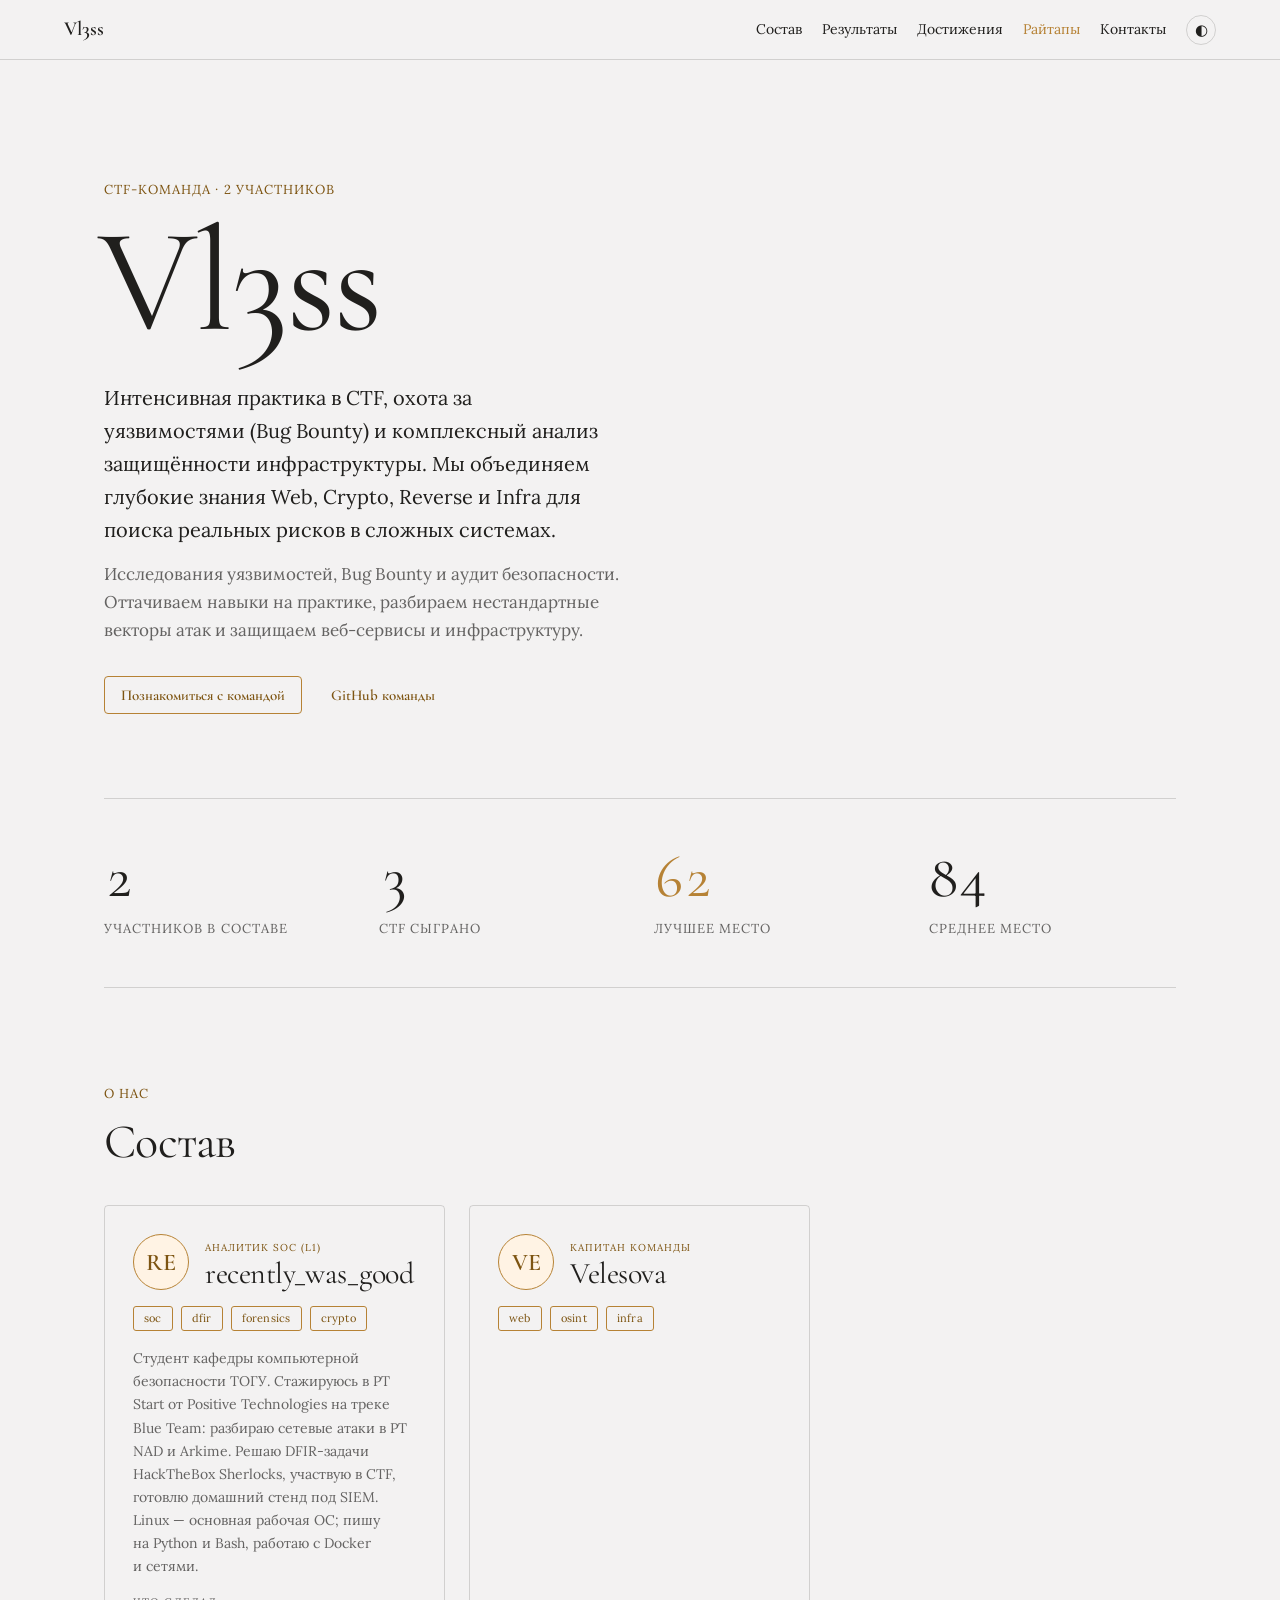
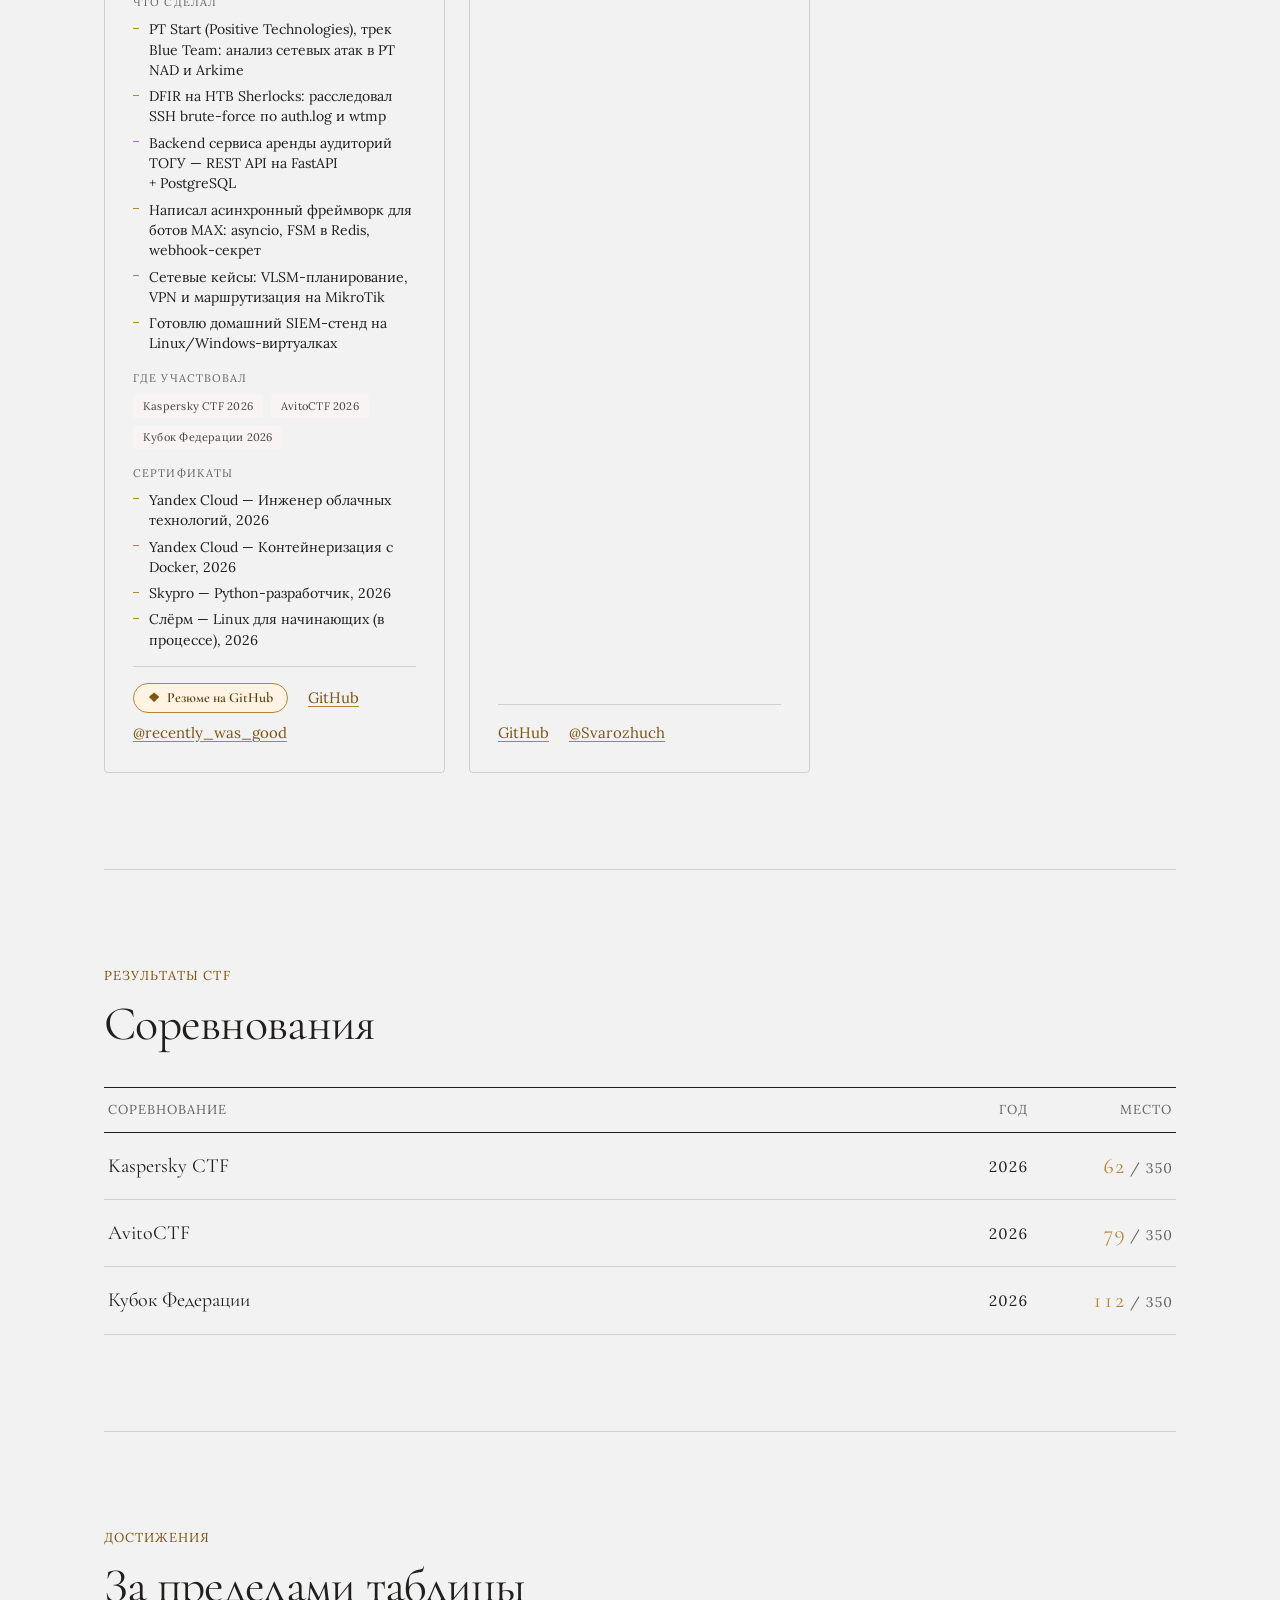
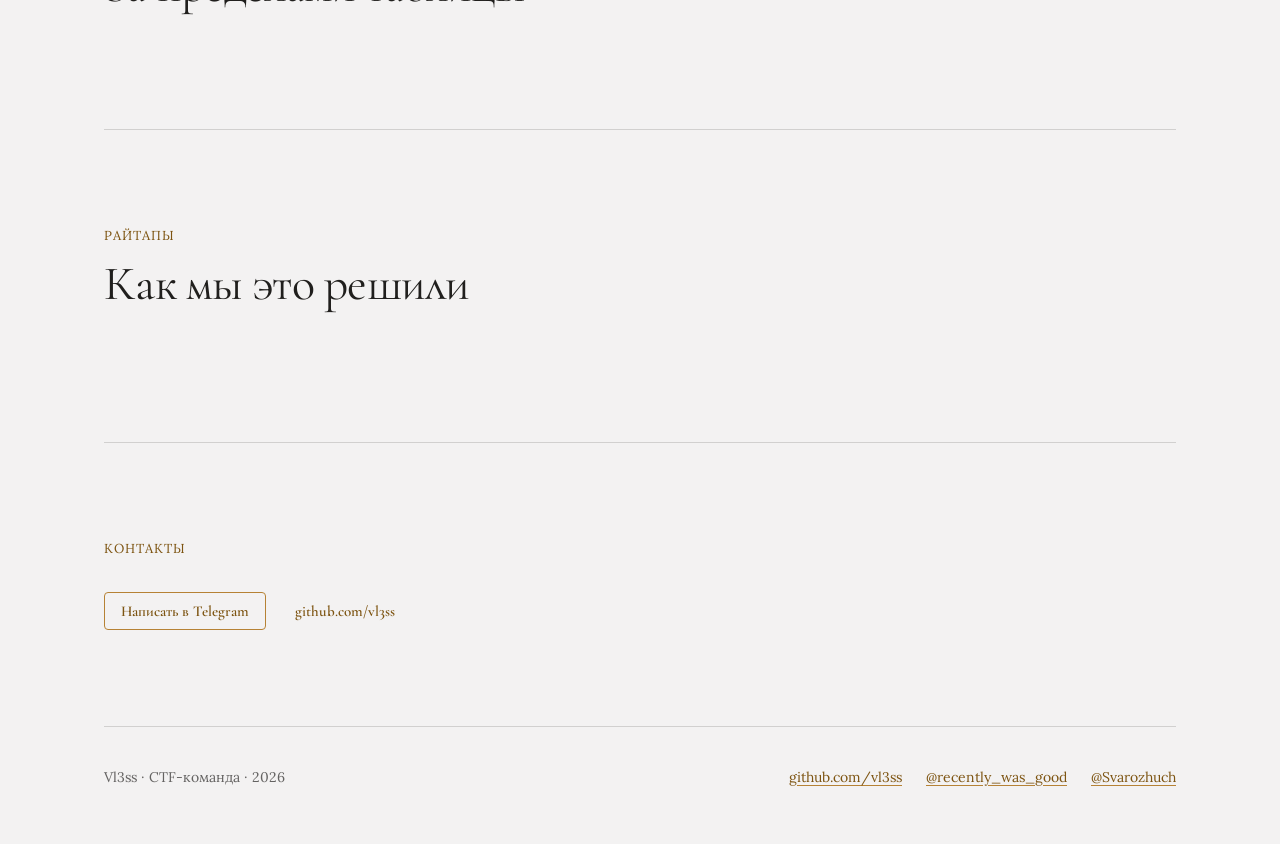
==== docs/index.html @ 2615dd92 "Add fixxing_7" ====
<!DOCTYPE html>
<html lang="ru">
<head>
  <meta charset="utf-8">
  <meta name="viewport" content="width=device-width, initial-scale=1">
  <title>Vl3ss — CTF-команда</title>
  <meta name="description" content="Vl3ss — CTF-команда. Состав, результаты, достижения и райтапы.">
  <link rel="preconnect" href="https://fonts.googleapis.com">
  <link rel="preconnect" href="https://fonts.gstatic.com" crossorigin>
  <link href="https://fonts.googleapis.com/css2?family=Cormorant+Garamond:wght@400;600&family=Lora:ital,wght@0,400;0,600;1,400&display=swap" rel="stylesheet">
  <link rel="stylesheet" href="style.css">
</head>
<body>

<nav class="nav">
  <a class="nav-brand" href="#top">Vl3ss</a>
  <div class="nav-links">
    <a href="#team">Состав</a>
    <a href="#results">Результаты</a>
    <a href="#achievements">Достижения</a>
    <a href="#writeups">Райтапы</a>
    <a href="#contact">Контакты</a>
    <button class="theme-toggle" id="themeToggle" type="button" aria-label="Сменить тему">◐</button>
  </div>
</nav>

<main id="top">

  <section class="hero">
    <span class="eyebrow" id="heroEyebrow">CTF-команда</span>
    <h1 class="hero-title">Vl3ss</h1>
    <div class="hero-lead reveal">
      <p>Интенсивная практика в CTF, охота за уязвимостями (Bug Bounty) и комплексный анализ защищённости инфраструктуры. Мы объединяем глубокие знания Web, Crypto, Reverse и Infra для поиска реальных рисков в сложных системах.</p>
      <p>Исследования уязвимостей, Bug Bounty и аудит безопасности. Оттачиваем навыки на практике, разбираем нестандартные векторы атак и защищаем веб-сервисы и инфраструктуру.</p>
    </div>
    <div class="hero-actions">
      <a class="btn btn-primary" href="#team">Познакомиться с командой</a>
      <a class="btn btn-ghost" href="https://github.com/vl3ss" target="_blank" rel="noopener">GitHub команды</a>
    </div>
  </section>

  <hr class="hr">

  <section class="stats" aria-label="Цифры" id="stats"></section>

  <hr class="hr">

  <section id="team" class="section">
    <span class="eyebrow reveal">О нас</span>
    <div class="section-head reveal">
      <h2>Состав</h2>
    </div>
    <div class="team-grid" id="teamGrid"></div>
  </section>

  <hr class="hr">

  <section id="results" class="section">
    <span class="eyebrow reveal">Результаты CTF</span>
    <div class="section-head reveal">
      <h2>Соревнования</h2>
    </div>
    <div class="table-wrap">
      <div class="results" role="table" id="resultsTable"></div>
    </div>
  </section>

  <hr class="hr">

  <section id="achievements" class="section">
    <span class="eyebrow reveal">Достижения</span>
    <h2 class="reveal">За пределами таблицы</h2>
    <div class="ach-grid" id="achGrid"></div>
  </section>

  <hr class="hr">

  <section id="writeups" class="section">
    <span class="eyebrow reveal">Райтапы</span>
    <h2 class="reveal">Как мы это решили</h2>
    <div class="writeup-grid" id="writeupGrid"></div>
  </section>

  <hr class="hr">

  <section id="contact" class="section contact">
    <span class="eyebrow reveal">Контакты</span>
    <div class="hero-actions reveal">
      <a class="btn btn-primary" href="https://t.me/Svarozhuch" target="_blank" rel="noopener">Написать в Telegram</a>
      <a class="btn btn-ghost" href="https://github.com/vl3ss" target="_blank" rel="noopener">github.com/vl3ss</a>
    </div>
  </section>

  <hr class="hr">

  <footer class="footer">
    <span>Vl3ss · CTF-команда · <span id="year"></span></span>
    <div class="footer-links" id="footerLinks"></div>
  </footer>
</main>

<div class="dialog-backdrop" id="dialog" hidden>
  <div class="dialog" role="dialog" aria-modal="true" aria-labelledby="dialogTitle">
    <button class="dialog-close btn btn-ghost" type="button" id="dialogClose" aria-label="Закрыть">✕</button>
    <div id="dialogContent"></div>
  </div>
</div>

<script src="script.js"></script>
</body>
</html>
---- docs/style.css ----
:root {
  --color-bg: #f3f2f2;
  --color-surface: #eae9e9;
  --color-text: #201f1d;
  --color-accent: #b68235;
  --color-accent-strong: #7d5411;
  --color-accent-soft: #fff3e4;
  --color-accent-ink: #5a3b0a;
  --color-neutral-soft: #f8f4f4;
  --color-neutral-ink: #444141;
  --color-divider: color-mix(in srgb, var(--color-text) 16%, transparent);
  --color-muted: color-mix(in srgb, var(--color-text) 68%, transparent);

  --font-heading: "Cormorant Garamond", Georgia, serif;
  --font-body: "Lora", Georgia, serif;

  --radius-md: 4px;
  --radius-lg: 7px;
  --shadow-md: 0 3px 10px color-mix(in srgb, #2d2b2b 16%, transparent);
  --shadow-lg: 0 12px 32px color-mix(in srgb, #2d2b2b 22%, transparent);
  --gutter: clamp(16px, 5vw, 72px);
  color-scheme: light;
}

@media (prefers-color-scheme: dark) {
  :root:not([data-theme="light"]) {
    --color-bg: #1a1917;
    --color-surface: #24221f;
    --color-text: #ece8e1;
    --color-accent: #d6a45c;
    --color-accent-strong: #e7bd7e;
    --color-accent-soft: #3a2a14;
    --color-accent-ink: #f5d7a6;
    --color-neutral-soft: #2d2b28;
    --color-neutral-ink: #d7d3d3;
    color-scheme: dark;
  }
}
:root[data-theme="dark"] {
  --color-bg: #1a1917;
  --color-surface: #24221f;
  --color-text: #ece8e1;
  --color-accent: #d6a45c;
  --color-accent-strong: #e7bd7e;
  --color-accent-soft: #3a2a14;
  --color-accent-ink: #f5d7a6;
  --color-neutral-soft: #2d2b28;
  --color-neutral-ink: #d7d3d3;
  color-scheme: dark;
}

*, *::before, *::after { box-sizing: border-box; }
html { scroll-behavior: smooth; scroll-padding-top: 76px; }
body {
  margin: 0;
  background: var(--color-bg);
  color: var(--color-text);
  font-family: var(--font-body);
  font-size: 15px;
  line-height: 1.55;
  text-wrap: pretty;
  transition: background .3s, color .3s;
}
h1, h2, h3 { font-family: var(--font-heading); font-weight: 400; line-height: 1.1; letter-spacing: -0.015em; margin: 0; }
p { margin: 0; }
a { color: var(--color-accent-strong); text-decoration-color: var(--color-accent); text-underline-offset: 3px; }
a:hover { color: var(--color-accent); }
:focus { outline: none; }
:focus-visible { outline: 2px solid var(--color-accent); outline-offset: 2px; }
::selection { background: color-mix(in srgb, var(--color-accent) 30%, transparent); }

.hr { height: 1px; border: 0; margin: 0; background: var(--color-divider); }
.eyebrow {
  display: block; font-size: 13px; letter-spacing: .08em; text-transform: uppercase;
  color: var(--color-accent-strong); margin-bottom: 12px;
}

/* ---------- Кнопки, теги ---------- */
.btn {
  display: inline-flex; align-items: center; justify-content: center; gap: 6px;
  cursor: pointer; text-decoration: none;
  font-family: var(--font-heading); font-weight: 600; font-size: 15px; line-height: 1.2;
  color: var(--color-text); background: transparent;
  border: 1px solid transparent; border-radius: var(--radius-md);
  padding: 9px 16px; transition: background .2s, border-color .2s;
}
.btn-primary { color: var(--color-accent-strong); border-color: var(--color-accent); }
.btn-primary:hover { background: color-mix(in srgb, var(--color-accent) 12%, transparent); }
.btn-ghost { color: var(--color-accent-strong); }
.btn-ghost:hover { background: color-mix(in srgb, var(--color-accent) 10%, transparent); }

.tag {
  display: inline-flex; align-items: center; font-size: 11px; letter-spacing: .02em;
  padding: 3px 10px; border-radius: 3px; white-space: nowrap;
  transition: background .2s ease, border-color .2s ease, color .2s ease;
}
.tag-accent { background: var(--color-accent-soft); color: var(--color-accent-ink); }
.tag-neutral { background: var(--color-neutral-soft); color: var(--color-neutral-ink); }
.tag-outline { border: 1px solid var(--color-accent); color: var(--color-accent-strong); }

/* ---------- Навигация ---------- */
.nav {
  position: sticky; top: 0; z-index: 10;
  display: flex; flex-wrap: wrap; align-items: center; gap: 8px 24px;
  padding: 14px var(--gutter);
  border-bottom: 1px solid var(--color-divider);
  background: color-mix(in srgb, var(--color-bg) 88%, transparent);
  backdrop-filter: blur(8px);
}
.nav-brand {
  font-family: var(--font-heading); font-weight: 600; font-size: 20px;
  color: var(--color-text); text-decoration: none; margin-right: auto;
}
.nav-links { display: flex; flex-wrap: wrap; align-items: center; gap: 4px 20px; }
.nav-links a { color: inherit; text-decoration: none; font-size: 14px; white-space: nowrap; }
.nav-links a:hover, .nav-links a.active { color: var(--color-accent); }
.theme-toggle {
  background: none; border: 1px solid var(--color-divider); border-radius: 50%;
  width: 30px; height: 30px; cursor: pointer; color: var(--color-text); font-size: 15px;
  transition: border-color .2s ease, color .2s ease, transform .2s ease;
}
.theme-toggle:hover { border-color: var(--color-accent); color: var(--color-accent); transform: rotate(18deg); }

main { max-width: 1200px; margin: 0 auto; padding: 0 var(--gutter); }

/* ---------- Hero ---------- */
.hero { padding: clamp(64px, 10vw, 120px) 0 clamp(48px, 7vw, 84px); }
.hero-title { font-size: clamp(64px, 12vw, 148px); line-height: .95; margin-left: -.04em; }
.hero-lead { max-width: 58ch; margin-top: 28px; display: grid; gap: 14px; }
.hero-lead p { margin: 0; font-size: clamp(17px, 2vw, 20px); line-height: 1.65; text-wrap: balance; }
.hero-lead p + p { font-size: clamp(15px, 1.7vw, 17px); color: var(--color-muted); }
.hero-actions { display: flex; flex-wrap: wrap; gap: 12px; margin-top: 32px; }

/* ---------- Цифры ---------- */
.stats {
  padding: 48px 0; display: grid; gap: 36px 28px;
  grid-template-columns: repeat(auto-fit, minmax(150px, 1fr));
}
.stat-value { font-family: var(--font-heading); font-size: clamp(44px, 5vw, 60px); line-height: 1; font-feature-settings: 'tnum' 1; }
.stat-value.accent { color: var(--color-accent); }
.stat-label { font-size: 13px; letter-spacing: .08em; text-transform: uppercase; color: var(--color-muted); margin-top: 12px; }

/* ---------- Секции ---------- */
.section { padding: clamp(56px, 8vw, 96px) 0; scroll-margin-top: 60px; }
.section h2 { font-size: clamp(34px, 4vw, 48px); margin-bottom: 36px; }
.section-head { display: flex; flex-wrap: wrap; align-items: end; justify-content: space-between; gap: 16px 20px; margin-bottom: 36px; }
.section-head h2 { margin: 0; }
.filters { display: flex; flex-wrap: wrap; gap: 6px; }
.filters .btn { padding: 6px 12px; font-size: 14px; }

/* ---------- Карточки участников ---------- */
.team-grid {
  display: grid; gap: 24px;
  grid-template-columns: repeat(auto-fill, minmax(min(100%, 340px), 1fr));
}
.card {
  display: flex; flex-direction: column; gap: 16px; padding: 28px;
  border: 1px solid var(--color-divider); border-radius: var(--radius-md);
  background: transparent; color: var(--color-text); cursor: pointer;
  transition: border-color .3s ease, box-shadow .3s ease, transform .3s cubic-bezier(.22,.61,.36,1), opacity .3s ease;
}
.card:hover { border-color: var(--color-accent); box-shadow: var(--shadow-md); transform: translateY(-3px); }
.card:active { transform: translateY(-1px); transition-duration: .1s; }
.card:focus-visible { outline: 2px solid var(--color-accent); outline-offset: 3px; border-color: var(--color-accent); }
.card.is-hidden { display: none; }
.card-top { display: flex; align-items: center; gap: 16px; }
.avatar {
  flex: none; width: 56px; height: 56px; border-radius: 50%;
  display: grid; place-items: center;
  font-family: var(--font-heading); font-size: 24px; font-weight: 600;
  color: var(--color-accent-strong);
  border: 1px solid var(--color-accent);
  background: var(--color-accent-soft);
}
.card-kicker { font-size: 10px; letter-spacing: .1em; text-transform: uppercase; color: var(--color-accent-strong); }
.card-title { font-size: 30px; word-break: break-word; }
.card-title .placeholder { color: var(--color-muted); }
.tags { display: flex; flex-wrap: wrap; gap: 8px; }
.card-bio { font-size: 14px; line-height: 1.65; color: var(--color-muted); }
.card-block h4 {
  margin: 0 0 8px; font-family: var(--font-body); font-weight: 400;
  font-size: 11px; letter-spacing: .1em; text-transform: uppercase; color: var(--color-muted);
}
.card-list { list-style: none; margin: 0; padding: 0; display: grid; gap: 6px; font-size: 14px; }
.card-list li { position: relative; padding-left: 16px; line-height: 1.45; }
.card-list li::before { content: ''; position: absolute; left: 0; top: .6em; width: 6px; height: 1px; background: var(--color-accent); }
.card-foot {
  display: flex; flex-wrap: wrap; align-items: center; gap: 8px 20px;
  margin-top: auto; padding-top: 16px; border-top: 1px solid var(--color-divider); font-size: 15px;
}
.card-foot .more { margin-left: auto; padding: 4px 8px; font-size: 14px; }
.resume-link {
  display: inline-flex; align-items: center; gap: 7px;
  font-family: var(--font-heading); font-weight: 600; font-size: 14px; line-height: 1;
  color: var(--color-accent-ink); text-decoration: none;
  padding: 7px 14px; border: 1px solid var(--color-accent); border-radius: 999px;
  background: var(--color-accent-soft);
  transition: background .2s, transform .2s, box-shadow .2s;
}
.resume-link:hover {
  color: var(--color-accent-ink);
  background: color-mix(in srgb, var(--color-accent) 22%, transparent);
  transform: translateY(-1px); box-shadow: var(--shadow-md);
}
.resume-link .resume-ico { color: var(--color-accent-strong); font-size: 13px; }

/* ---------- Таблица результатов ---------- */
.table-wrap { overflow-x: auto; -webkit-overflow-scrolling: touch; }
.results { min-width: 420px; border-top: 1px solid var(--color-text); font-feature-settings: 'tnum' 1; }
.results .row {
  display: grid; grid-template-columns: minmax(0, 1fr) 100px 120px;
  gap: 24px; align-items: center; padding: 16px 4px;
  border-bottom: 1px solid var(--color-divider); font-size: 15px;
  transition: background .2s ease;
}
.results .row:not(.head):hover { background: var(--color-accent-soft); }
.results .head { padding: 12px 4px; border-bottom-color: var(--color-text); font-size: 13px; letter-spacing: .08em; text-transform: uppercase; color: var(--color-muted); }
.results .name { font-family: var(--font-heading); font-size: 20px; }
.results .num { text-align: right; font-variant-numeric: tabular-nums; }
.results .place { font-family: var(--font-heading); font-size: 22px; color: var(--color-accent); }
.results .place-total { color: var(--color-muted); font-size: 14px; }
.results .empty { padding: 28px 0; color: var(--color-muted); font-style: italic; }

/* ---------- Достижения ---------- */
.ach-grid { display: grid; gap: 0 40px; grid-template-columns: repeat(auto-fit, minmax(min(100%, 240px), 1fr)); margin-top: -16px; }
.ach-col { padding: 24px 0; border-top: 1px solid var(--color-divider); }
.ach-item { margin-top: 18px; }
.ach-item p:first-child { font-family: var(--font-heading); font-size: 21px; line-height: 1.25; }
.ach-item p + p { font-size: 14px; color: var(--color-muted); margin-top: 4px; }

/* ---------- Райтапы ---------- */
.writeup-grid { display: grid; gap: 24px; grid-template-columns: repeat(auto-fit, minmax(min(100%, 260px), 1fr)); }
.writeup { gap: 12px; padding: 24px; text-decoration: none; }
.writeup:hover { color: var(--color-text); }
.writeup-top { display: flex; justify-content: space-between; align-items: center; gap: 12px; font-size: 13px; color: var(--color-muted); }
.writeup h3 { font-size: 24px; margin-top: 4px; }
.writeup p { font-size: 14px; line-height: 1.6; color: var(--color-muted); flex: 1; }
.writeup .read { color: var(--color-accent-strong); font-size: 15px; }

/* ---------- Контакты, футер ---------- */
.contact-lead { font-size: 17px; line-height: 1.6; max-width: 52ch; margin-top: -16px; }
.footer {
  padding: 40px 0 56px; display: flex; flex-wrap: wrap; justify-content: space-between; gap: 16px;
  font-size: 14px; color: var(--color-muted);
}
.footer-links { display: flex; flex-wrap: wrap; gap: 8px 24px; }

/* ---------- Диалог (подробное резюме) ---------- */
.dialog-backdrop {
  position: fixed; inset: 0; z-index: 50; display: grid; place-items: center; padding: 16px;
  background: color-mix(in srgb, #2d2b2b 55%, transparent);
  animation: fade .2s ease;
}
.dialog-backdrop[hidden] { display: none; }
.dialog {
  position: relative; width: min(620px, 100%); max-height: calc(100vh - 32px); overflow-y: auto;
  display: flex; flex-direction: column; gap: 20px;
  padding: clamp(24px, 4vw, 40px); border-radius: var(--radius-lg);
  background: var(--color-surface); border: 1px solid var(--color-divider); box-shadow: var(--shadow-lg);
  animation: rise .25s ease;
}
.dialog-close { position: absolute; top: 12px; right: 12px; width: 36px; height: 36px; padding: 0; }
.dialog .card-title { font-size: 40px; }
.dialog section + section { padding-top: 16px; border-top: 1px solid var(--color-divider); }
.timeline { list-style: none; margin: 0; padding: 0; display: grid; gap: 12px; }
.timeline li { display: grid; grid-template-columns: 64px 1fr; gap: 12px; font-size: 14px; }
.timeline .year { font-family: var(--font-heading); font-size: 18px; color: var(--color-accent-strong); line-height: 1.2; }

@keyframes fade { from { opacity: 0; } }
@keyframes rise { from { opacity: 0; transform: translateY(12px); } }

/* Появление при прокрутке */
.reveal { opacity: 0; transform: translateY(20px); transition: opacity .7s cubic-bezier(.22,.61,.36,1), transform .7s cubic-bezier(.22,.61,.36,1); will-change: opacity, transform; }
.reveal.visible { opacity: 1; transform: none; }
/* Лёгкий каскад появления внутри сеток */
.team-grid .card:nth-child(2), .ach-grid .reveal:nth-child(2), .writeup-grid .reveal:nth-child(2) { transition-delay: .08s; }
.team-grid .card:nth-child(3), .ach-grid .reveal:nth-child(3), .writeup-grid .reveal:nth-child(3) { transition-delay: .16s; }
.team-grid .card:nth-child(4), .ach-grid .reveal:nth-child(4), .writeup-grid .reveal:nth-child(4) { transition-delay: .24s; }
@media (prefers-reduced-motion: reduce) {
  html { scroll-behavior: auto; }
  .reveal { opacity: 1; transform: none; transition: none; transition-delay: 0s !important; }
  .card:hover, .card:active { transform: none; }
  .theme-toggle:hover { transform: none; }
}
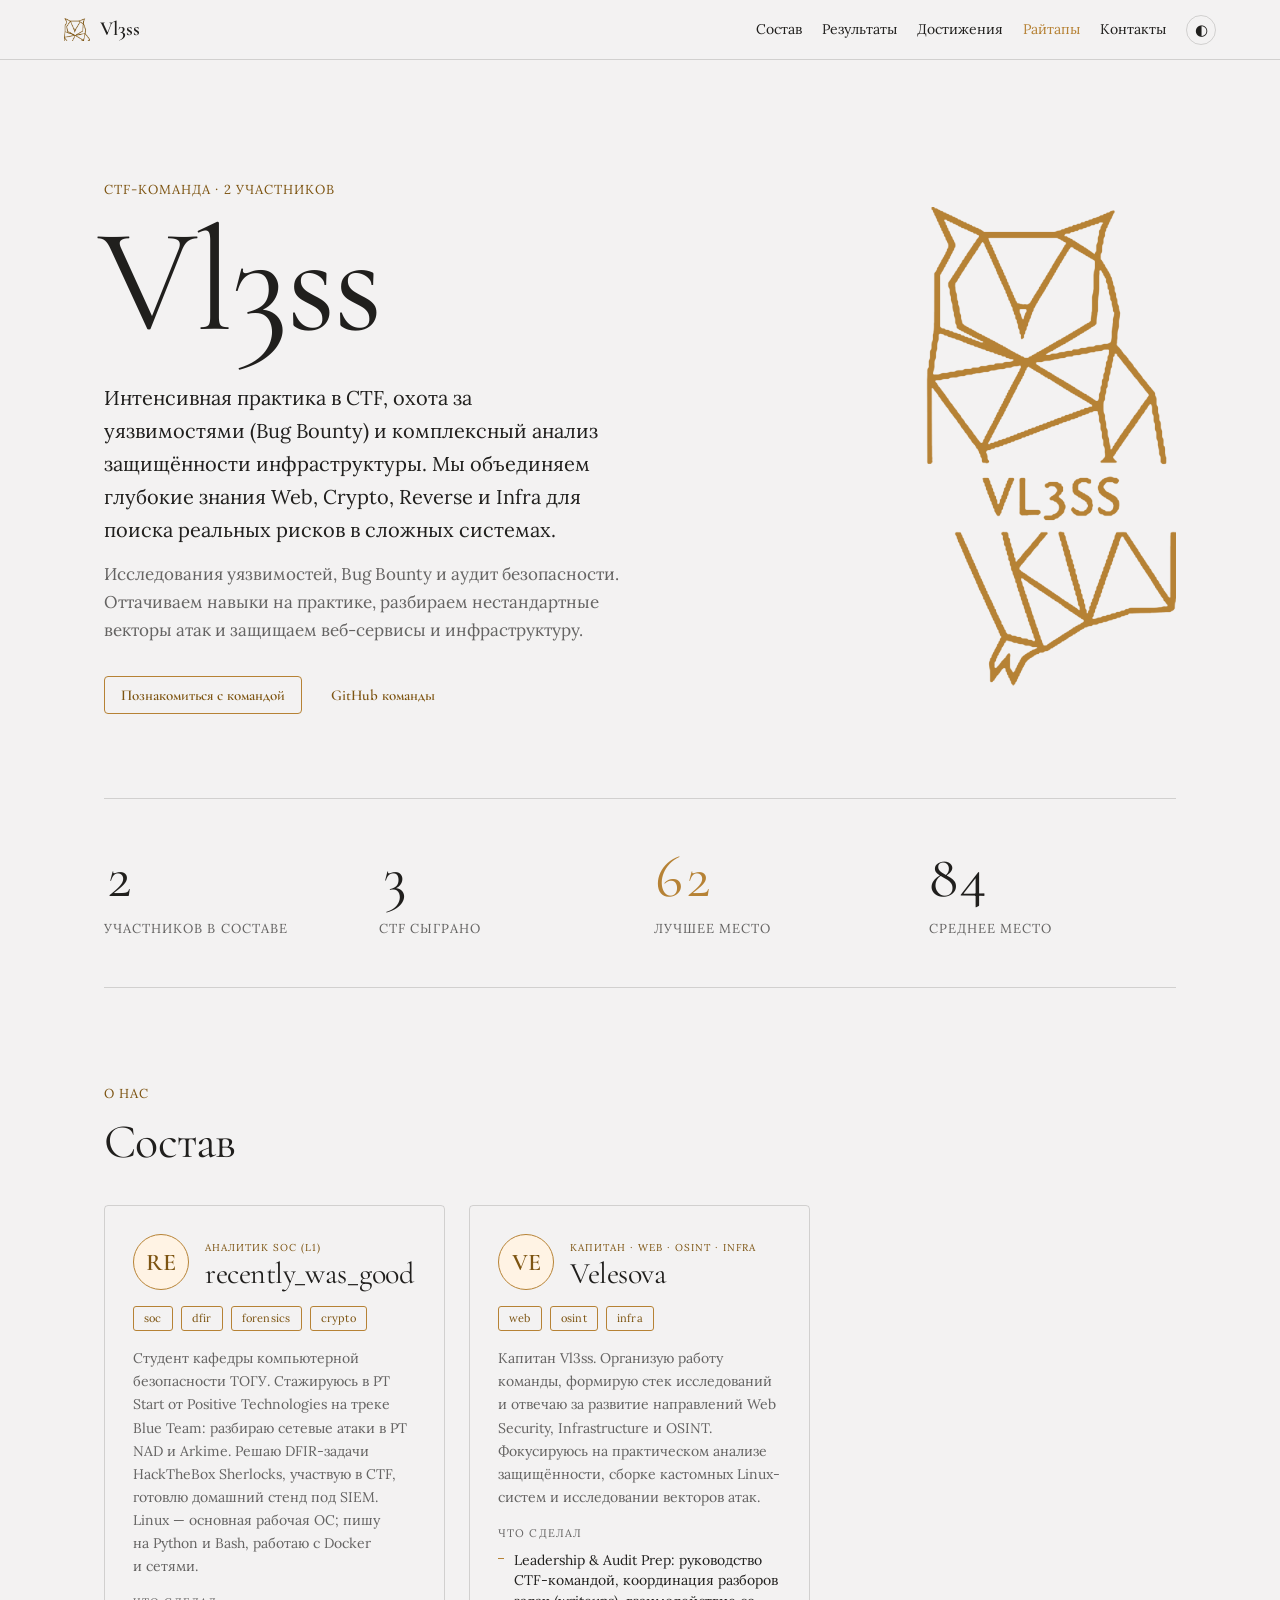
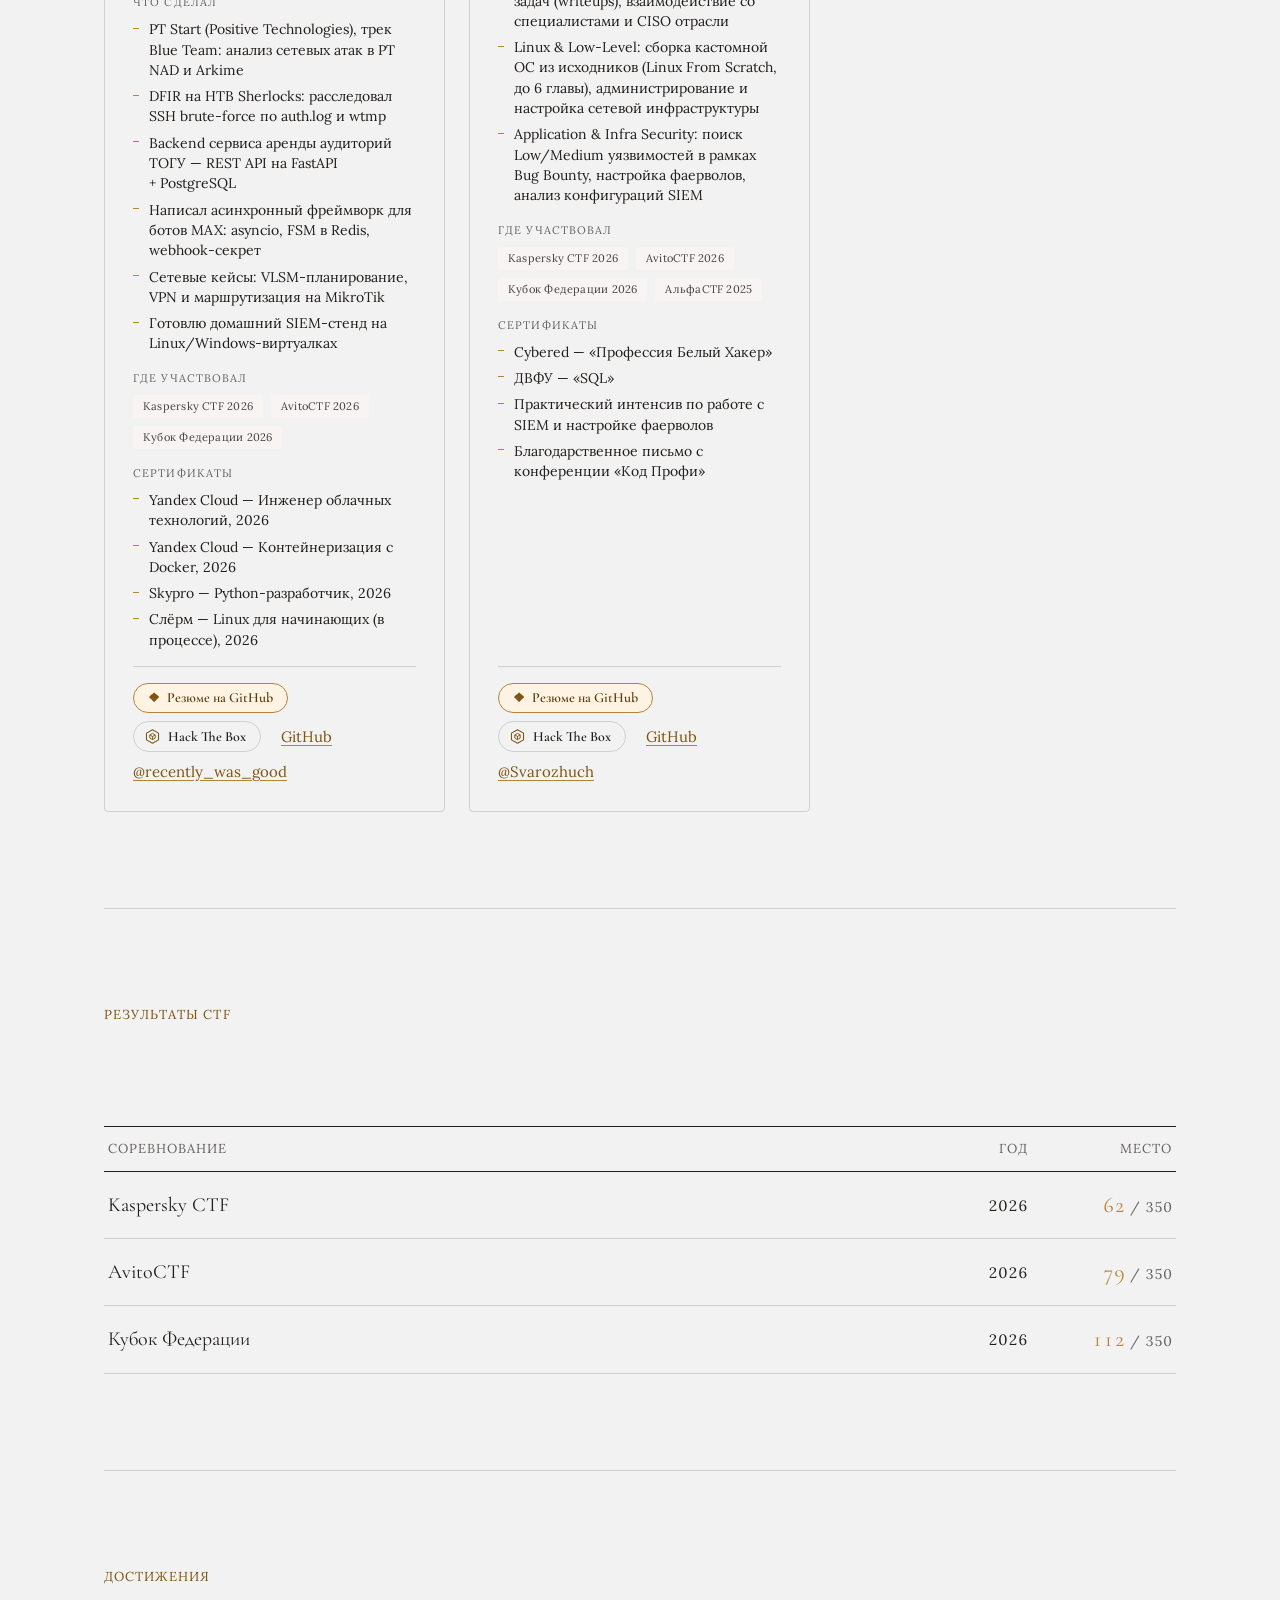
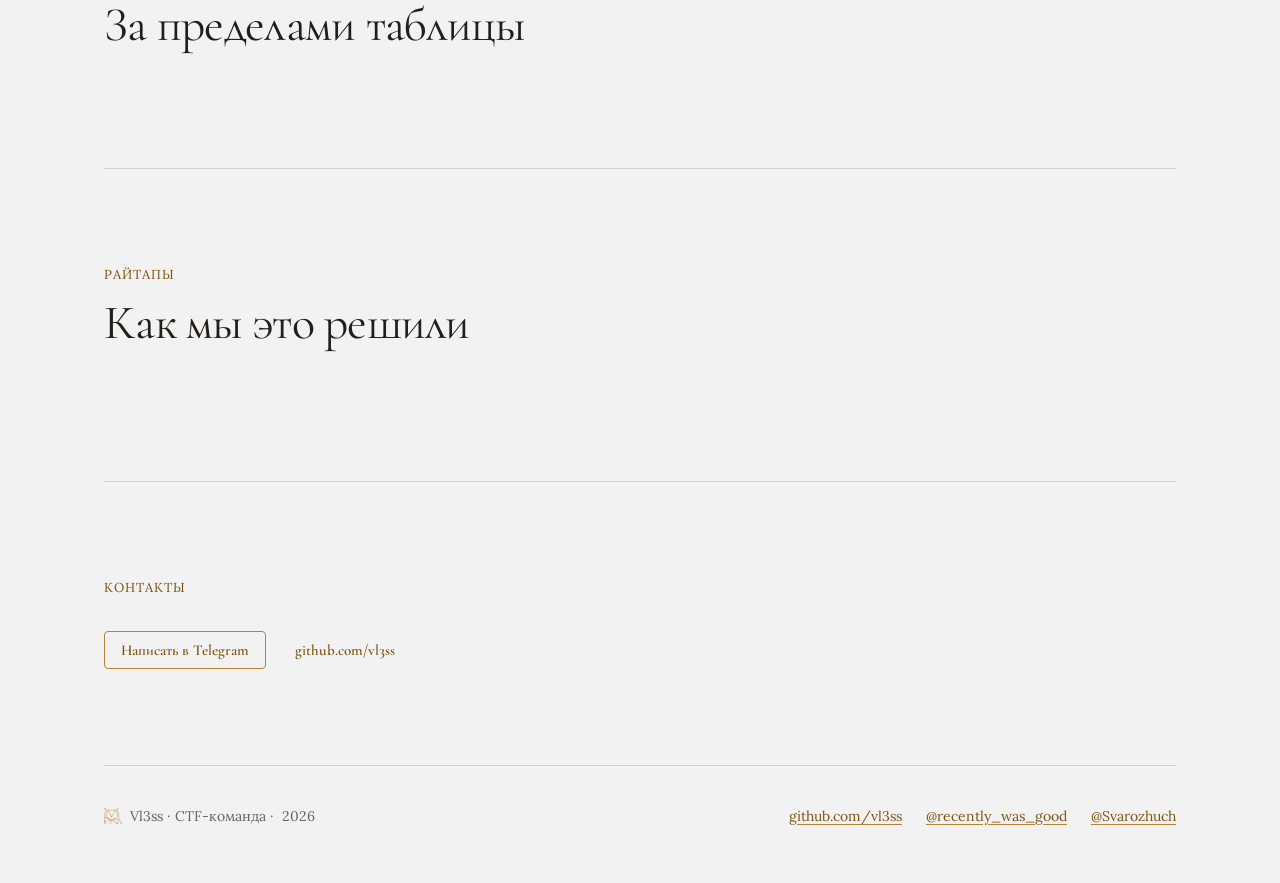
==== commit f9cfbfb7: "add beutifull" ====
--- a/docs/index.html
+++ b/docs/index.html
@@ -8,12 +8,17 @@
   <link rel="preconnect" href="https://fonts.googleapis.com">
   <link rel="preconnect" href="https://fonts.gstatic.com" crossorigin>
   <link href="https://fonts.googleapis.com/css2?family=Cormorant+Garamond:wght@400;600&family=Lora:ital,wght@0,400;0,600;1,400&display=swap" rel="stylesheet">
+  <link rel="icon" href="assets/favicon.ico" sizes="any">
+  <link rel="icon" type="image/png" sizes="32x32" href="assets/favicon-32.png">
+  <link rel="apple-touch-icon" href="assets/apple-touch-icon.png">
+  <meta name="theme-color" content="#1a1917">
+  <meta property="og:image" content="assets/icon-512.png">
   <link rel="stylesheet" href="style.css">
 </head>
 <body>
 
 <nav class="nav">
-  <a class="nav-brand" href="#top">Vl3ss</a>
+  <a class="nav-brand" href="#top"><span class="logo-mark" aria-hidden="true"></span>Vl3ss</a>
   <div class="nav-links">
     <a href="#team">Состав</a>
     <a href="#results">Результаты</a>
@@ -27,6 +32,8 @@
 <main id="top">
 
   <section class="hero">
+    <div class="hero-logo" role="img" aria-label="Логотип Vl3ss — геометрическая сова"></div>
+    <div class="hero-body">
     <span class="eyebrow" id="heroEyebrow">CTF-команда</span>
     <h1 class="hero-title">Vl3ss</h1>
     <div class="hero-lead reveal">
@@ -36,6 +43,7 @@
     <div class="hero-actions">
       <a class="btn btn-primary" href="#team">Познакомиться с командой</a>
       <a class="btn btn-ghost" href="https://github.com/vl3ss" target="_blank" rel="noopener">GitHub команды</a>
+    </div>
     </div>
   </section>
 
@@ -94,7 +102,7 @@
   <hr class="hr">
 
   <footer class="footer">
-    <span>Vl3ss · CTF-команда · <span id="year"></span></span>
+    <span class="footer-brand"><span class="logo-mark" aria-hidden="true"></span>Vl3ss · CTF-команда · <span id="year"></span></span>
     <div class="footer-links" id="footerLinks"></div>
   </footer>
 </main>
--- a/docs/style.css
+++ b/docs/style.css
@@ -282,3 +282,50 @@
   .card:hover, .card:active { transform: none; }
   .theme-toggle:hover { transform: none; }
 }
+
+/* ---------- Логотип ---------- */
+.logo-mark, .hero-logo {
+  display: inline-block; flex: none; background: currentColor;
+  -webkit-mask: url("assets/logo.png") center / contain no-repeat;
+          mask: url("assets/logo.png") center / contain no-repeat;
+}
+.logo-mark { -webkit-mask-image: url("assets/logo-mark.png"); mask-image: url("assets/logo-mark.png"); }
+.nav-brand { display: inline-flex; align-items: center; gap: 10px; }
+.nav-brand .logo-mark {
+  width: 26px; height: 26px; color: var(--color-accent-strong);
+  transition: color .2s ease, transform .3s ease;
+}
+.nav-brand:hover .logo-mark { color: var(--color-accent); transform: translateY(-1px); }
+.footer-brand { display: inline-flex; align-items: center; gap: 8px; }
+.footer-brand .logo-mark { width: 18px; height: 18px; color: var(--color-accent); opacity: .85; }
+
+.hero { display: grid; grid-template-columns: minmax(0, 1fr) auto; align-items: center; gap: 0 clamp(32px, 6vw, 88px); }
+.hero-body { grid-column: 1; grid-row: 1; min-width: 0; }
+.hero-logo {
+  grid-column: 2; grid-row: 1; justify-self: end;
+  width: clamp(170px, 20vw, 250px); aspect-ratio: 179 / 343;
+  color: var(--color-accent);
+  filter: drop-shadow(0 10px 24px color-mix(in srgb, var(--color-accent) 22%, transparent));
+  animation: rise .9s cubic-bezier(.22,.61,.36,1) both .1s;
+}
+@media (max-width: 760px) {
+  .hero { grid-template-columns: 1fr; }
+  .hero-logo { grid-row: auto; grid-column: 1; justify-self: start; width: 96px; margin-bottom: 28px; }
+  .hero-body { grid-row: auto; }
+}
+
+/* ---------- Hack The Box ---------- */
+.htb-link {
+  display: inline-flex; align-items: center; gap: 7px;
+  font-family: var(--font-heading); font-weight: 600; font-size: 14px; line-height: 1;
+  color: var(--color-text); text-decoration: none;
+  padding: 6px 14px 6px 10px; border: 1px solid var(--color-divider); border-radius: 999px;
+  transition: border-color .2s, color .2s, transform .2s, box-shadow .2s;
+}
+.htb-link .htb-ico { width: 17px; height: 17px; color: var(--color-accent-strong); transition: transform .4s ease; }
+.htb-link:hover { color: var(--color-accent-strong); border-color: var(--color-accent); transform: translateY(-1px); box-shadow: var(--shadow-md); }
+.htb-link:hover .htb-ico { transform: rotate(60deg); }
+@media (prefers-reduced-motion: reduce) {
+  .hero-logo { animation: none; }
+  .htb-link:hover, .htb-link:hover .htb-ico, .nav-brand:hover .logo-mark { transform: none; }
+}
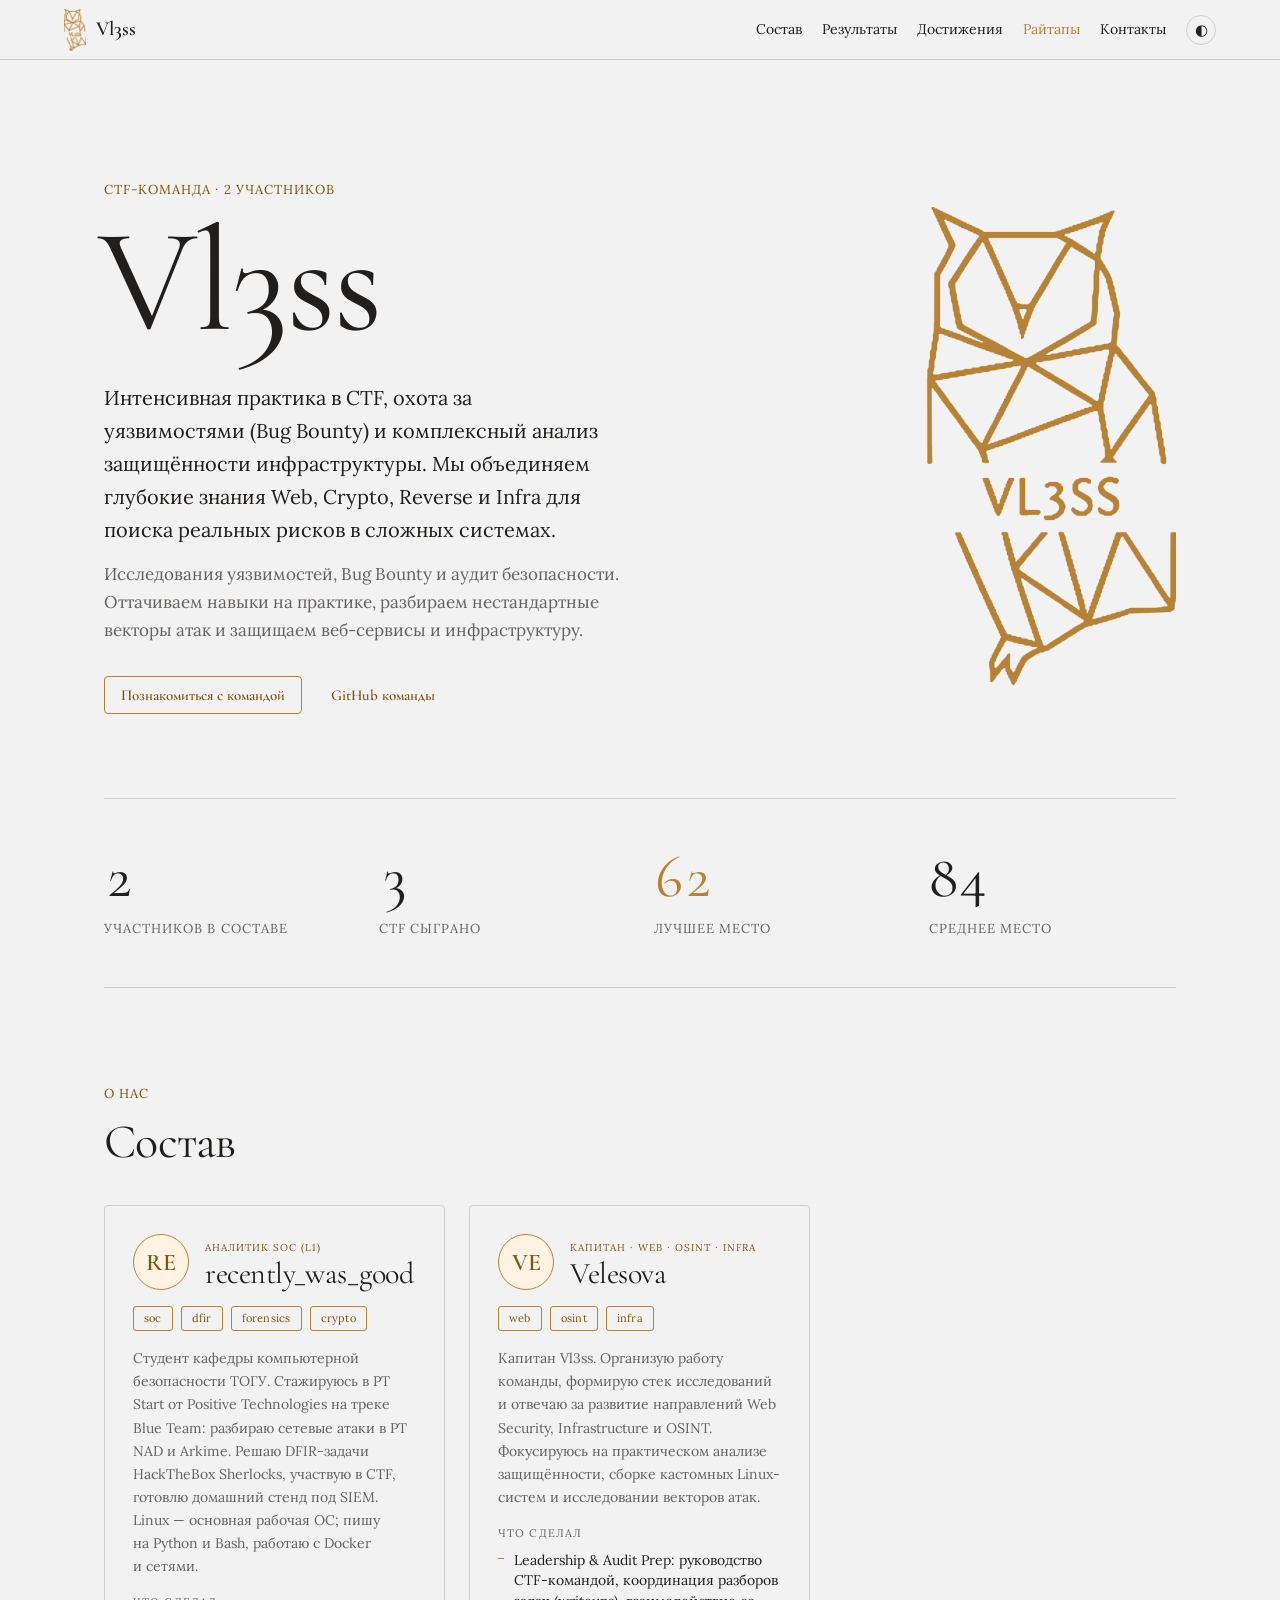
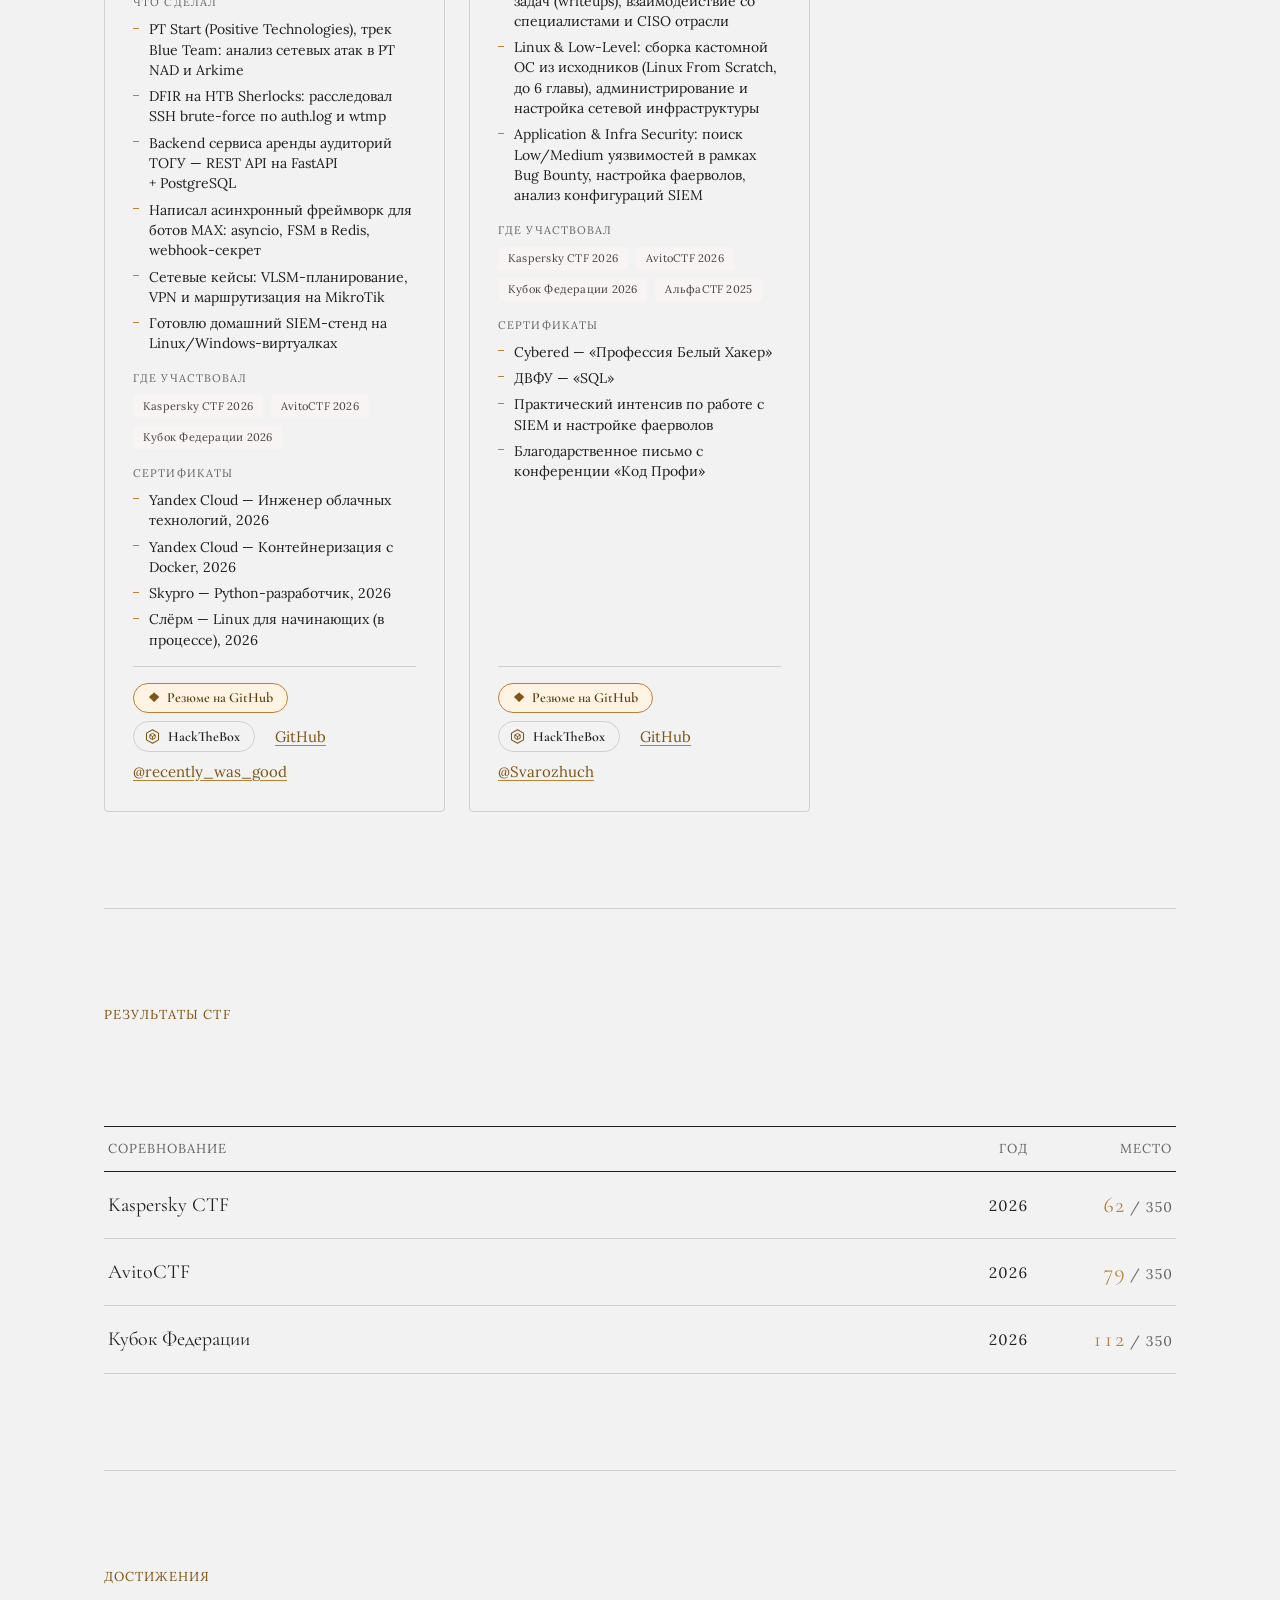
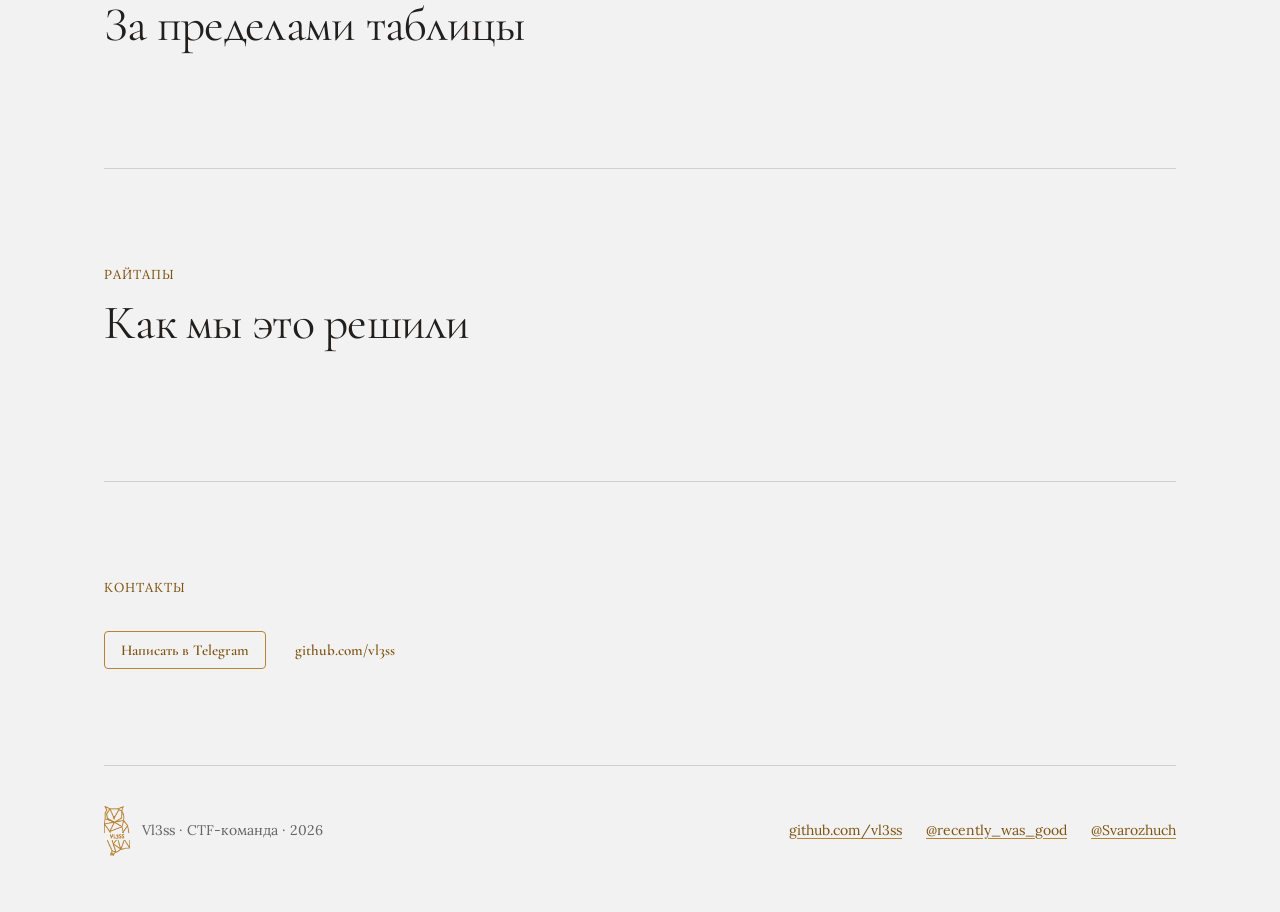
==== commit 44d8d472: "add beutifull_2" ====
--- a/docs/index.html
+++ b/docs/index.html
@@ -10,6 +10,7 @@
   <link href="https://fonts.googleapis.com/css2?family=Cormorant+Garamond:wght@400;600&family=Lora:ital,wght@0,400;0,600;1,400&display=swap" rel="stylesheet">
   <link rel="icon" href="assets/favicon.ico" sizes="any">
   <link rel="icon" type="image/png" sizes="32x32" href="assets/favicon-32.png">
+  <link rel="icon" type="image/png" sizes="64x64" href="assets/favicon-64.png">
   <link rel="apple-touch-icon" href="assets/apple-touch-icon.png">
   <meta name="theme-color" content="#1a1917">
   <meta property="og:image" content="assets/icon-512.png">
@@ -102,7 +103,7 @@
   <hr class="hr">
 
   <footer class="footer">
-    <span class="footer-brand"><span class="logo-mark" aria-hidden="true"></span>Vl3ss · CTF-команда · <span id="year"></span></span>
+    <span class="footer-brand"><span class="logo-mark" aria-hidden="true"></span><span>Vl3ss · CTF-команда · <span id="year"></span></span></span>
     <div class="footer-links" id="footerLinks"></div>
   </footer>
 </main>
--- a/docs/style.css
+++ b/docs/style.css
@@ -239,7 +239,7 @@
 
 /* ---------- Контакты, футер ---------- */
 .contact-lead { font-size: 17px; line-height: 1.6; max-width: 52ch; margin-top: -16px; }
-.footer {
+.footer { align-items: center;
   padding: 40px 0 56px; display: flex; flex-wrap: wrap; justify-content: space-between; gap: 16px;
   font-size: 14px; color: var(--color-muted);
 }
@@ -289,15 +289,14 @@
   -webkit-mask: url("assets/logo.png") center / contain no-repeat;
           mask: url("assets/logo.png") center / contain no-repeat;
 }
-.logo-mark { -webkit-mask-image: url("assets/logo-mark.png"); mask-image: url("assets/logo-mark.png"); }
 .nav-brand { display: inline-flex; align-items: center; gap: 10px; }
 .nav-brand .logo-mark {
-  width: 26px; height: 26px; color: var(--color-accent-strong);
+  width: 22px; height: 42px; margin: -6px 0; color: var(--color-accent);
   transition: color .2s ease, transform .3s ease;
 }
-.nav-brand:hover .logo-mark { color: var(--color-accent); transform: translateY(-1px); }
-.footer-brand { display: inline-flex; align-items: center; gap: 8px; }
-.footer-brand .logo-mark { width: 18px; height: 18px; color: var(--color-accent); opacity: .85; }
+.nav-brand:hover .logo-mark { color: var(--color-accent-strong); transform: translateY(-1px); }
+.footer-brand { display: inline-flex; align-items: center; gap: 12px; }
+.footer-brand .logo-mark { width: 26px; height: 50px; color: var(--color-accent); }
 
 .hero { display: grid; grid-template-columns: minmax(0, 1fr) auto; align-items: center; gap: 0 clamp(32px, 6vw, 88px); }
 .hero-body { grid-column: 1; grid-row: 1; min-width: 0; }
@@ -329,3 +328,4 @@
   .hero-logo { animation: none; }
   .htb-link:hover, .htb-link:hover .htb-ico, .nav-brand:hover .logo-mark { transform: none; }
 }
+.nav-brand .logo-mark, .footer-brand .logo-mark { -webkit-mask-image: url("assets/logo-bold.png"); mask-image: url("assets/logo-bold.png"); }
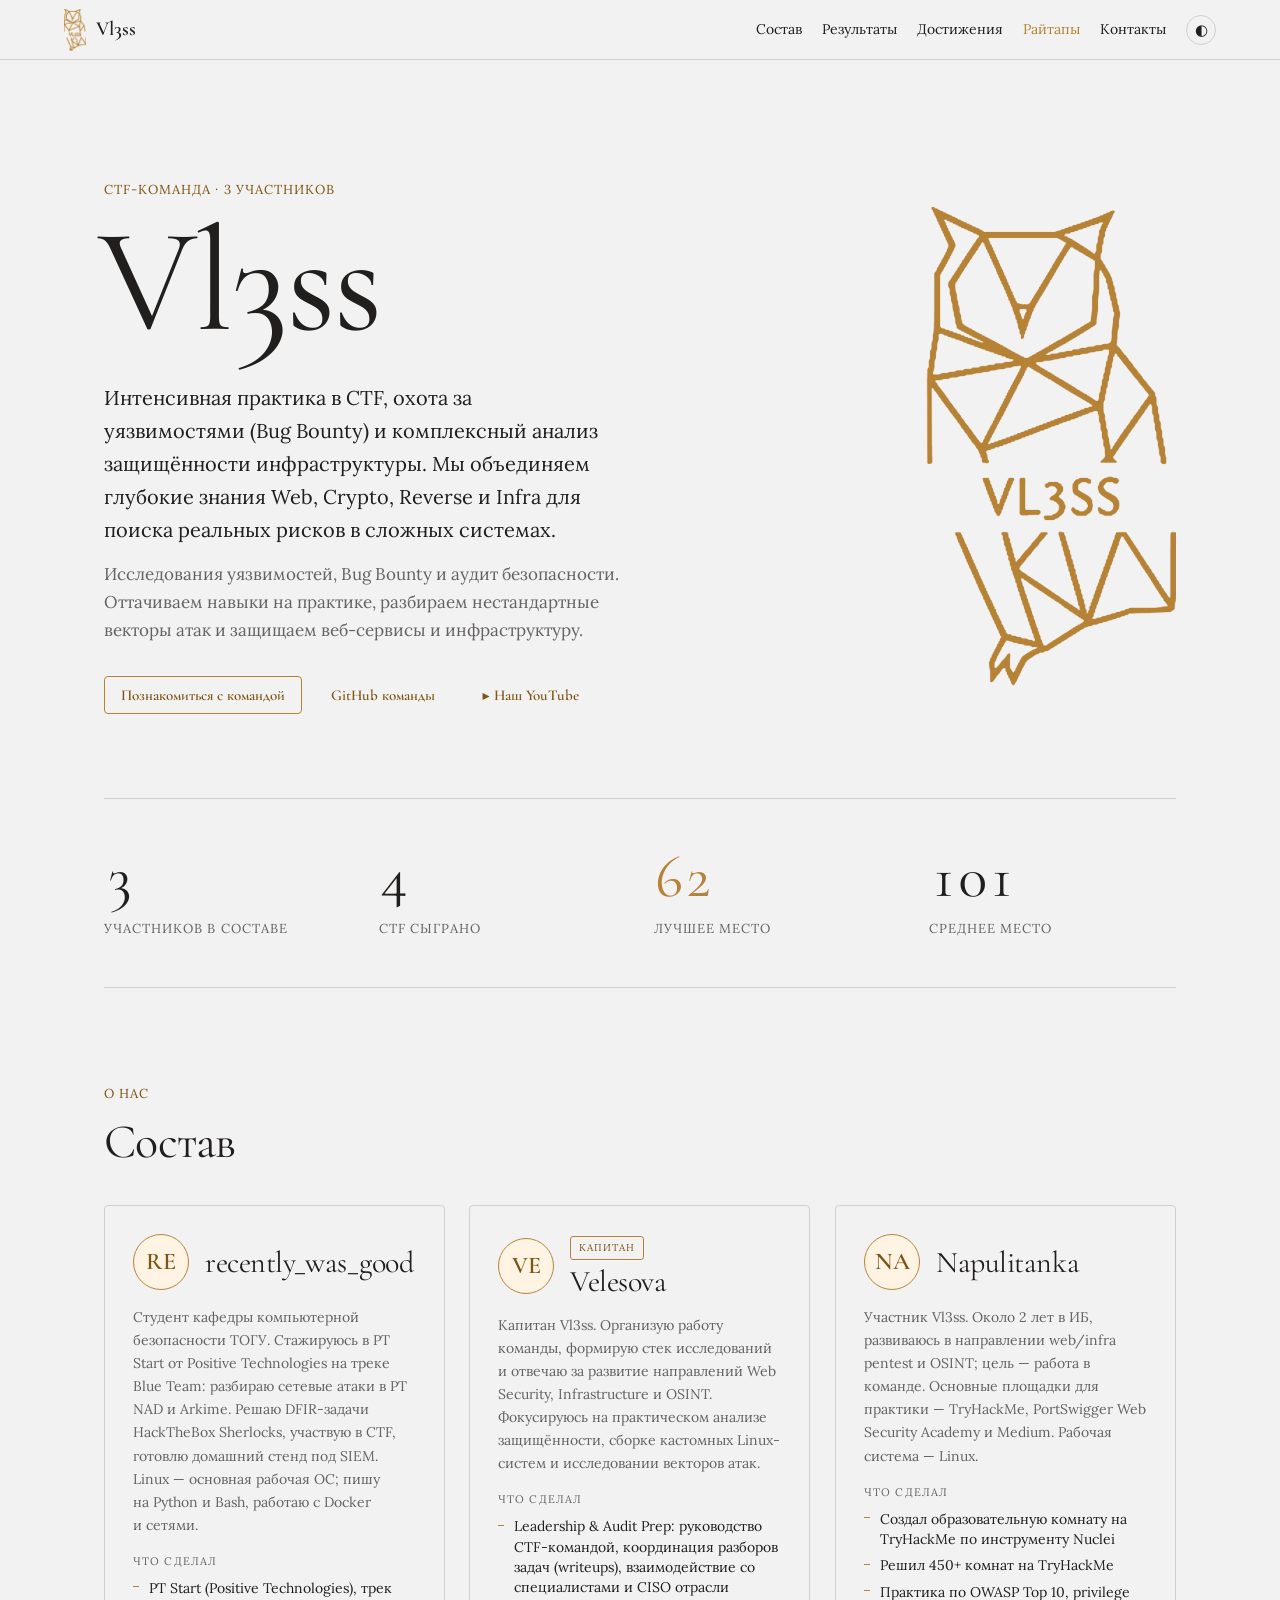
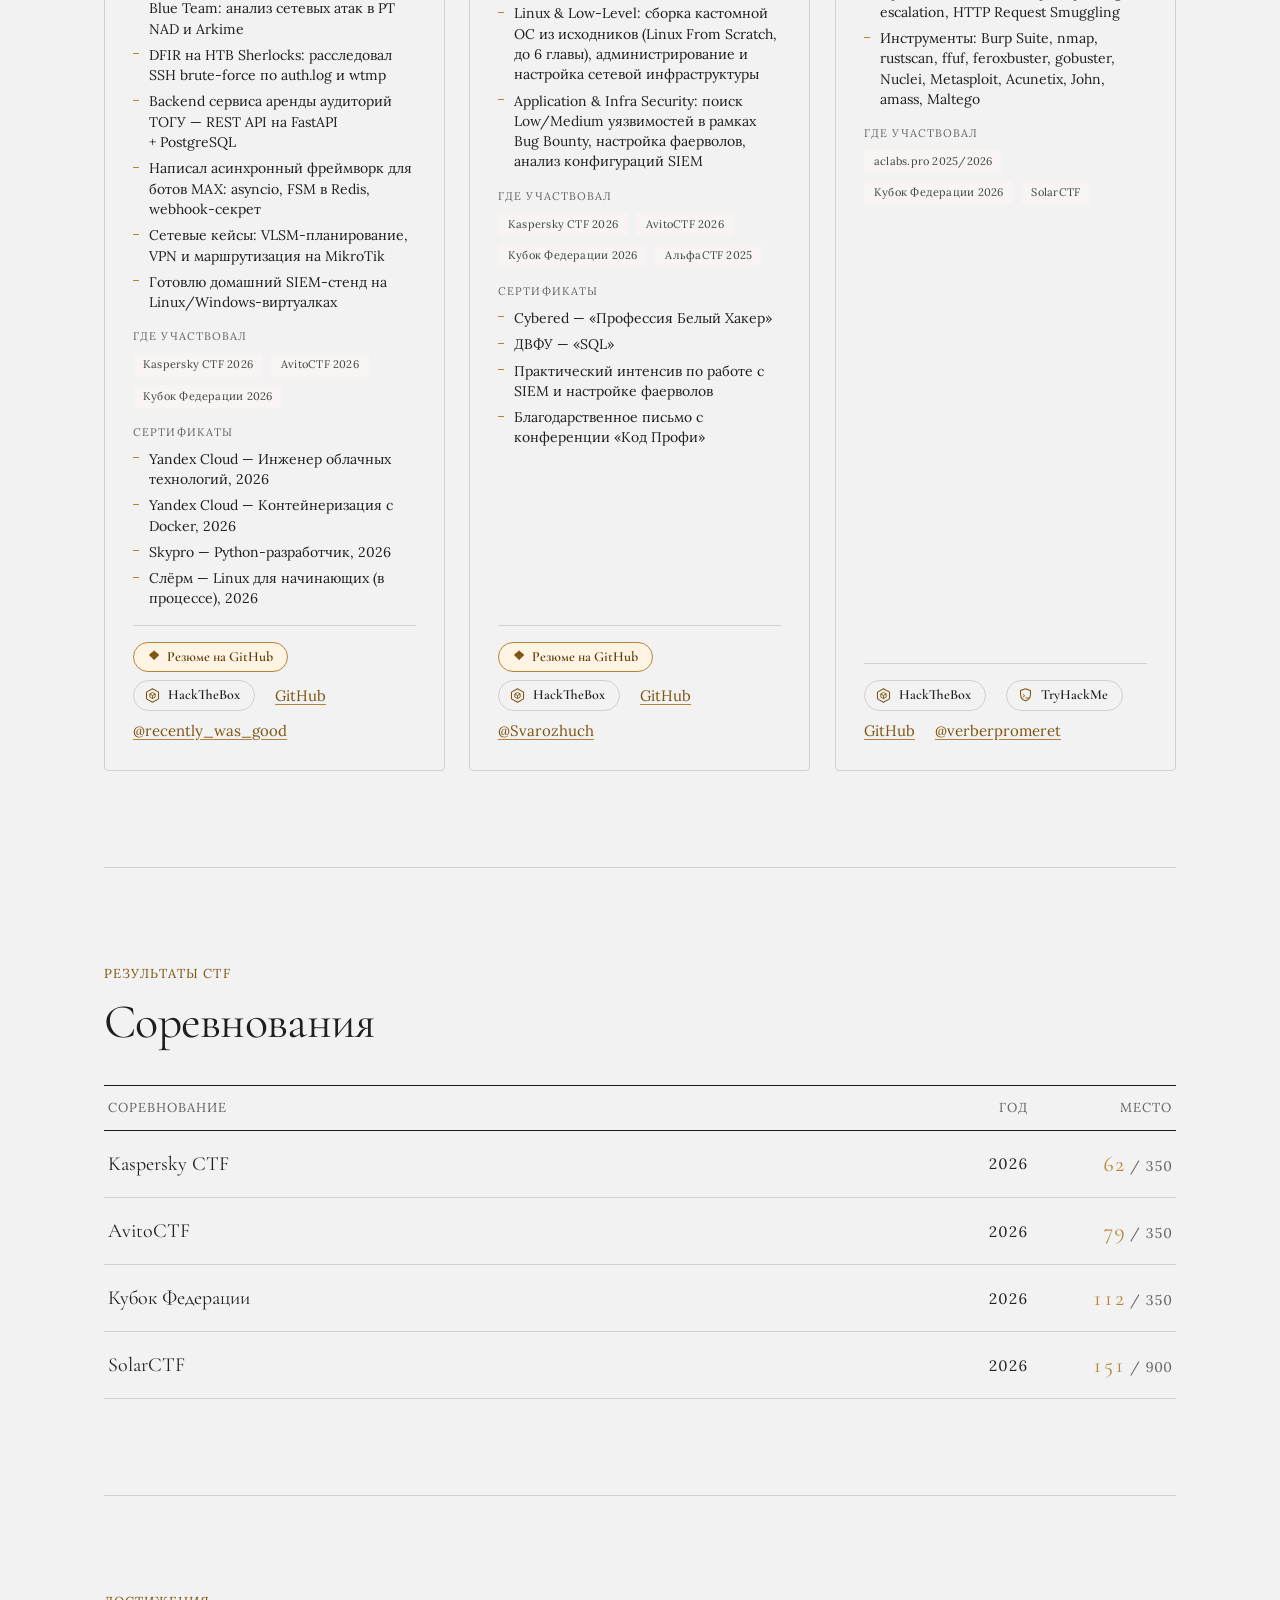
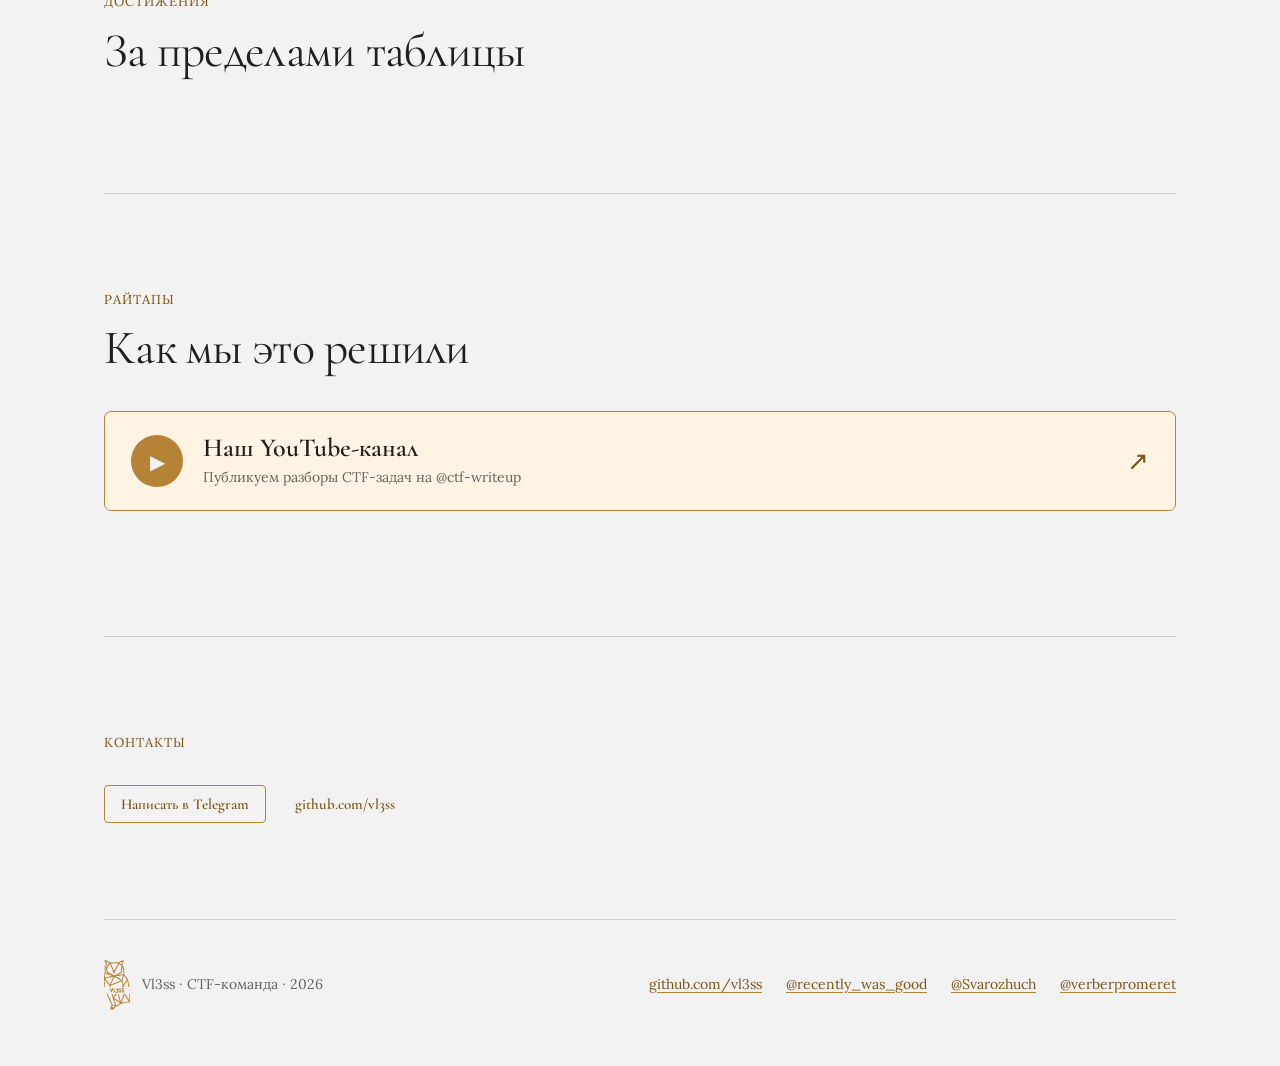
==== commit 0c3dc539: "add new info about us" ====
--- a/docs/index.html
+++ b/docs/index.html
@@ -44,6 +44,7 @@
     <div class="hero-actions">
       <a class="btn btn-primary" href="#team">Познакомиться с командой</a>
       <a class="btn btn-ghost" href="https://github.com/vl3ss" target="_blank" rel="noopener">GitHub команды</a>
+      <a class="btn btn-ghost" href="https://youtube.com/@ctf-writeup?si=-jFQ1Fd5aczLVYeh" target="_blank" rel="noopener">▶ Наш YouTube</a>
     </div>
     </div>
   </section>
@@ -87,6 +88,11 @@
   <section id="writeups" class="section">
     <span class="eyebrow reveal">Райтапы</span>
     <h2 class="reveal">Как мы это решили</h2>
+    <a class="youtube-card reveal" href="https://youtube.com/@ctf-writeup?si=-jFQ1Fd5aczLVYeh" target="_blank" rel="noopener" aria-label="Открыть YouTube-канал Vl3ss с разборами CTF">
+      <span class="youtube-icon" aria-hidden="true">▶</span>
+      <span class="youtube-copy"><strong>Наш YouTube-канал</strong><span>Публикуем разборы CTF-задач на @ctf-writeup</span></span>
+      <span class="youtube-arrow" aria-hidden="true">↗</span>
+    </a>
     <div class="writeup-grid" id="writeupGrid"></div>
   </section>
 
--- a/docs/style.css
+++ b/docs/style.css
@@ -172,7 +172,11 @@
   border: 1px solid var(--color-accent);
   background: var(--color-accent-soft);
 }
-.card-kicker { font-size: 10px; letter-spacing: .1em; text-transform: uppercase; color: var(--color-accent-strong); }
+.card-kicker {
+  display: inline-block; padding: 3px 8px; margin-bottom: 5px;
+  border: 1px solid var(--color-accent); border-radius: 3px;
+  font-size: 10px; letter-spacing: .1em; text-transform: uppercase; color: var(--color-accent-strong);
+}
 .card-title { font-size: 30px; word-break: break-word; }
 .card-title .placeholder { color: var(--color-muted); }
 .tags { display: flex; flex-wrap: wrap; gap: 8px; }
@@ -230,6 +234,27 @@
 
 /* ---------- Райтапы ---------- */
 .writeup-grid { display: grid; gap: 24px; grid-template-columns: repeat(auto-fit, minmax(min(100%, 260px), 1fr)); }
+.youtube-card {
+  display: flex; align-items: center; gap: 20px;
+  width: 100%; margin-bottom: 28px; padding: 22px 26px;
+  border: 1px solid var(--color-accent); border-radius: var(--radius-lg);
+  background: var(--color-accent-soft); color: var(--color-text); text-decoration: none;
+}
+.youtube-card:hover { color: var(--color-text); box-shadow: var(--shadow-md); }
+.youtube-icon {
+  flex: none; display: grid; place-items: center; width: 52px; height: 52px;
+  border-radius: 50%; background: var(--color-accent); color: var(--color-bg); font-size: 20px;
+}
+.youtube-copy { display: grid; gap: 4px; }
+.youtube-copy strong { font-family: var(--font-heading); font-size: 26px; line-height: 1.1; font-weight: 600; }
+.youtube-copy span { color: var(--color-muted); font-size: 14px; }
+.youtube-arrow { margin-left: auto; color: var(--color-accent-strong); font-size: 26px; }
+@media (max-width: 480px) {
+  .youtube-card { gap: 12px; padding: 18px; }
+  .youtube-icon { width: 40px; height: 40px; font-size: 16px; }
+  .youtube-copy strong { font-size: 22px; }
+  .youtube-arrow { display: none; }
+}
 .writeup { gap: 12px; padding: 24px; text-decoration: none; }
 .writeup:hover { color: var(--color-text); }
 .writeup-top { display: flex; justify-content: space-between; align-items: center; gap: 12px; font-size: 13px; color: var(--color-muted); }
@@ -253,7 +278,7 @@
 }
 .dialog-backdrop[hidden] { display: none; }
 .dialog {
-  position: relative; width: min(620px, 100%); max-height: calc(100vh - 32px); overflow-y: auto;
+  position: relative; width: min(880px, 100%); max-height: calc(100vh - 32px); overflow-y: auto;
   display: flex; flex-direction: column; gap: 20px;
   padding: clamp(24px, 4vw, 40px); border-radius: var(--radius-lg);
   background: var(--color-surface); border: 1px solid var(--color-divider); box-shadow: var(--shadow-lg);
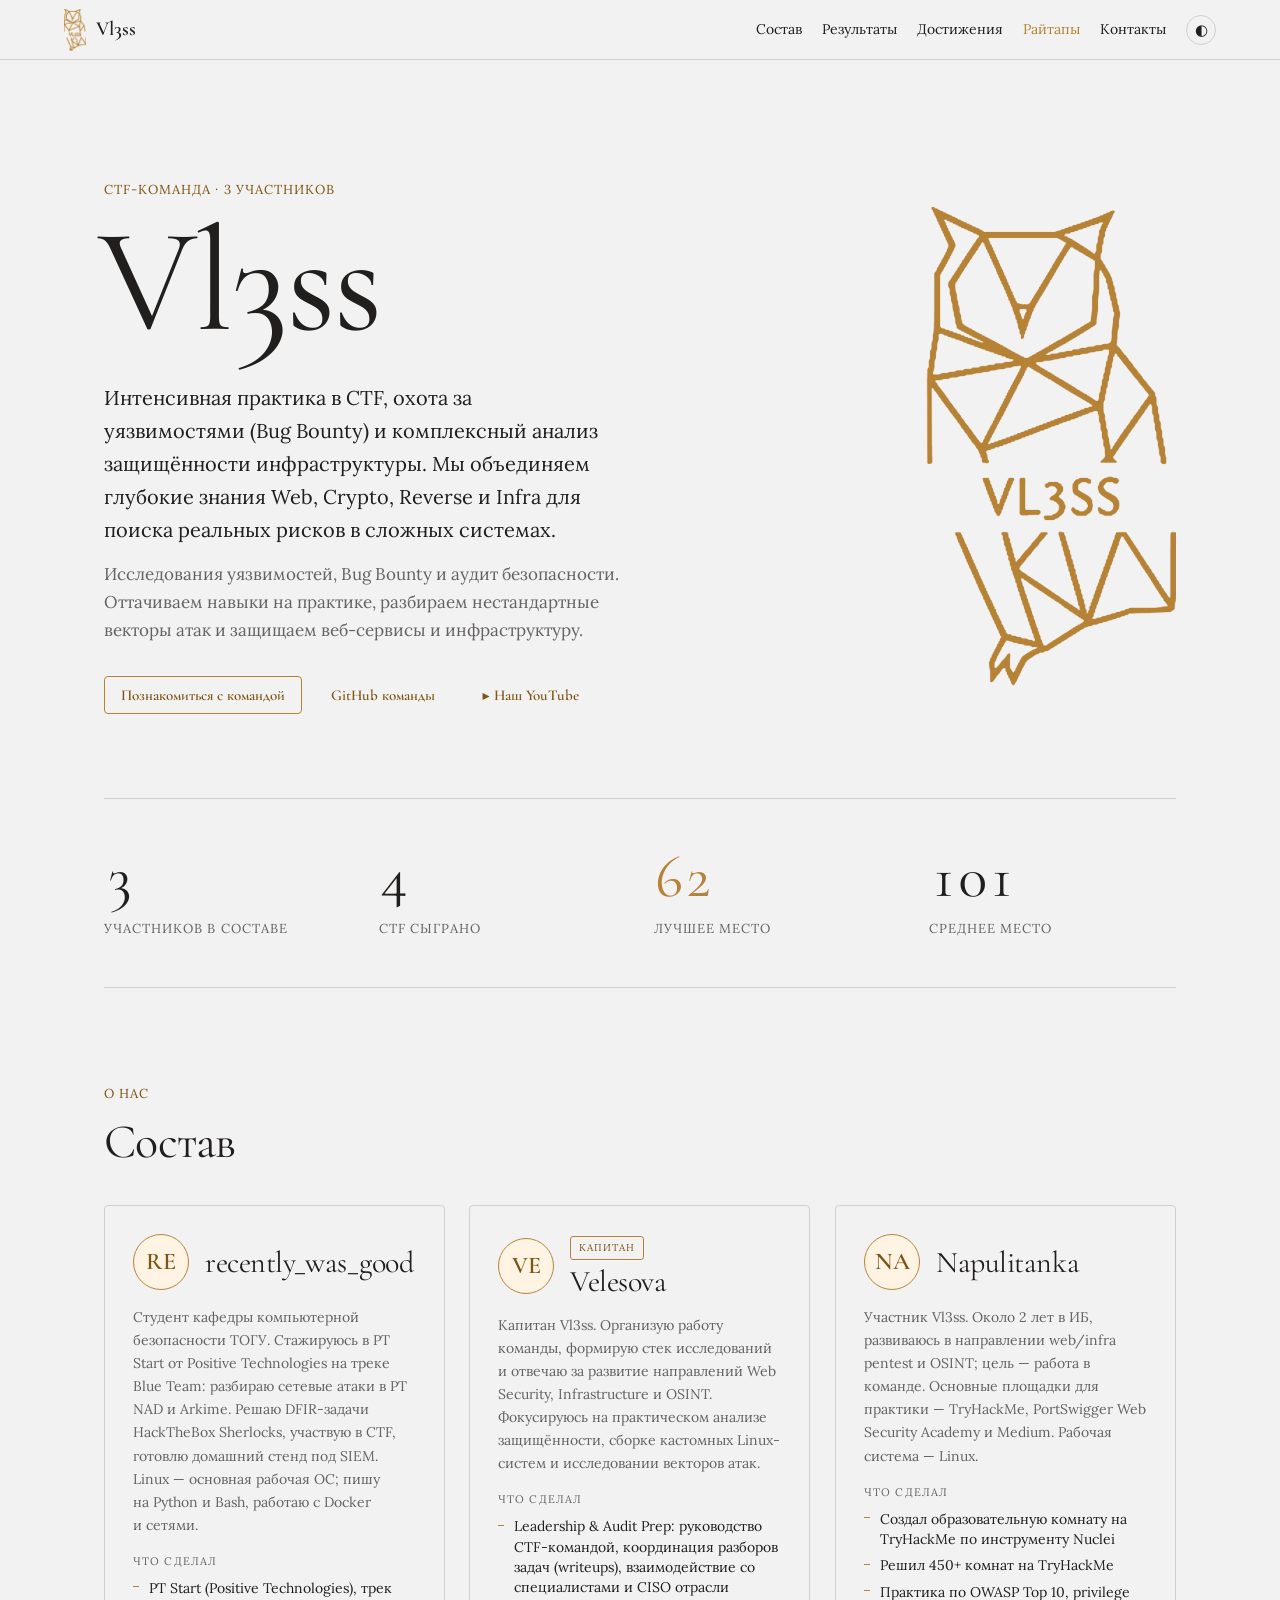
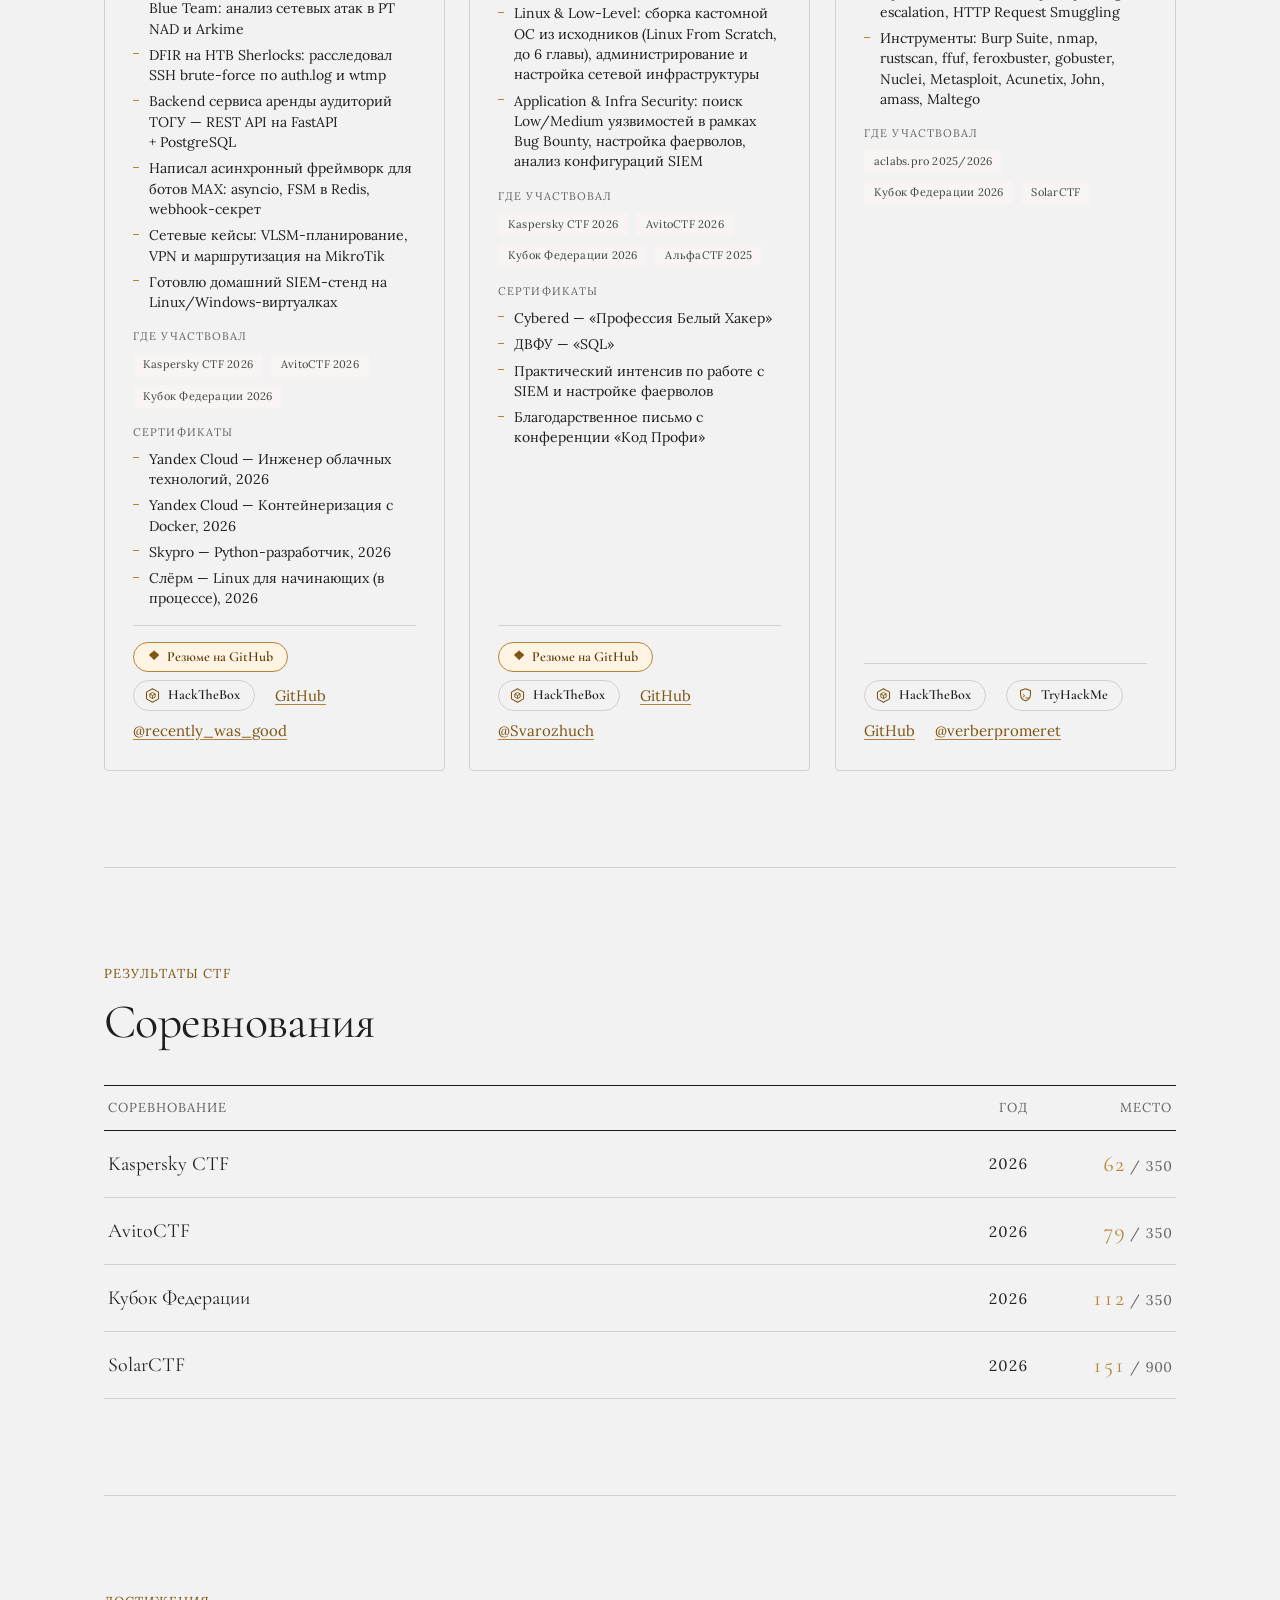
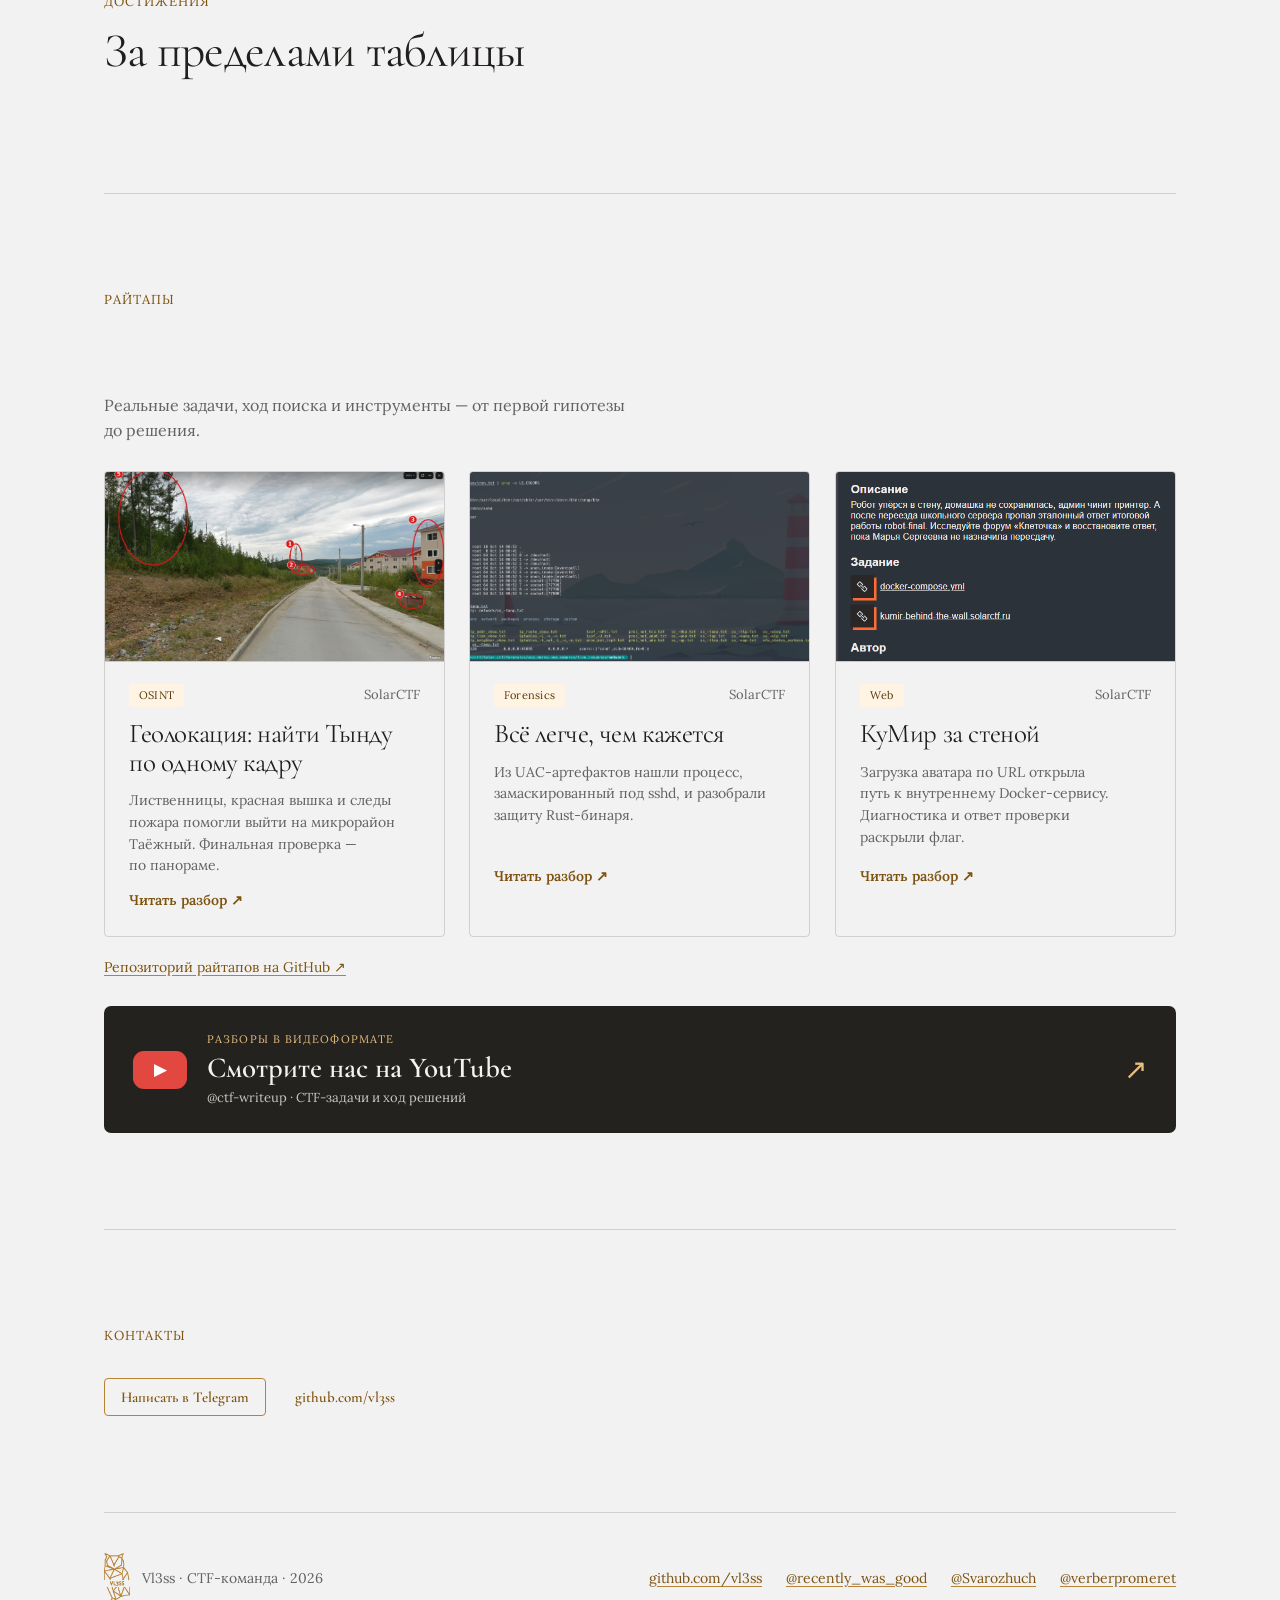
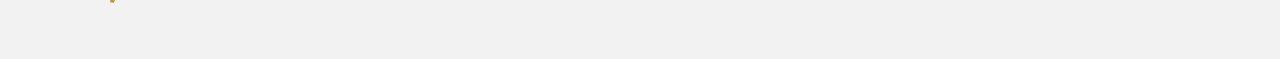
==== commit 49719a7d: "add how we solve the tasks from SOLAR_CTF" ====
--- a/docs/index.html
+++ b/docs/index.html
@@ -88,12 +88,14 @@
   <section id="writeups" class="section">
     <span class="eyebrow reveal">Райтапы</span>
     <h2 class="reveal">Как мы это решили</h2>
+    <p class="writeups-intro reveal">Реальные задачи, ход поиска и инструменты — от первой гипотезы до решения.</p>
+    <div class="writeup-grid" id="writeupGrid"></div>
+    <p class="writeups-repo"><a href="https://github.com/vl3ss/ctf_writeup" target="_blank" rel="noopener">Репозиторий райтапов на GitHub ↗</a></p>
     <a class="youtube-card reveal" href="https://youtube.com/@ctf-writeup?si=-jFQ1Fd5aczLVYeh" target="_blank" rel="noopener" aria-label="Открыть YouTube-канал Vl3ss с разборами CTF">
       <span class="youtube-icon" aria-hidden="true">▶</span>
-      <span class="youtube-copy"><strong>Наш YouTube-канал</strong><span>Публикуем разборы CTF-задач на @ctf-writeup</span></span>
+      <span class="youtube-copy"><span class="youtube-kicker">Разборы в видеоформате</span><strong>Смотрите нас на YouTube</strong><span>@ctf-writeup · CTF-задачи и ход решений</span></span>
       <span class="youtube-arrow" aria-hidden="true">↗</span>
     </a>
-    <div class="writeup-grid" id="writeupGrid"></div>
   </section>
 
   <hr class="hr">
--- a/docs/style.css
+++ b/docs/style.css
@@ -233,34 +233,43 @@
 .ach-item p + p { font-size: 14px; color: var(--color-muted); margin-top: 4px; }
 
 /* ---------- Райтапы ---------- */
-.writeup-grid { display: grid; gap: 24px; grid-template-columns: repeat(auto-fit, minmax(min(100%, 260px), 1fr)); }
+.writeups-intro { max-width: 62ch; margin: -18px 0 28px; color: var(--color-muted); font-size: 16px; }
+.writeup-grid { display: grid; gap: 24px; grid-template-columns: repeat(3, minmax(0, 1fr)); }
+.writeups-repo { margin-top: 20px; font-size: 14px; }
 .youtube-card {
   display: flex; align-items: center; gap: 20px;
-  width: 100%; margin-bottom: 28px; padding: 22px 26px;
-  border: 1px solid var(--color-accent); border-radius: var(--radius-lg);
-  background: var(--color-accent-soft); color: var(--color-text); text-decoration: none;
-}
-.youtube-card:hover { color: var(--color-text); box-shadow: var(--shadow-md); }
+  width: 100%; margin-top: 28px; padding: 24px 28px;
+  border: 1px solid var(--color-divider); border-radius: var(--radius-lg);
+  background: #24221f; color: #f3f2f2; text-decoration: none;
+}
+.youtube-card:hover { color: #f3f2f2; box-shadow: var(--shadow-lg); }
 .youtube-icon {
-  flex: none; display: grid; place-items: center; width: 52px; height: 52px;
-  border-radius: 50%; background: var(--color-accent); color: var(--color-bg); font-size: 20px;
+  flex: none; display: grid; place-items: center; width: 54px; height: 38px;
+  border-radius: 11px; background: #e34840; color: #fff; font-size: 17px;
 }
 .youtube-copy { display: grid; gap: 4px; }
-.youtube-copy strong { font-family: var(--font-heading); font-size: 26px; line-height: 1.1; font-weight: 600; }
-.youtube-copy span { color: var(--color-muted); font-size: 14px; }
-.youtube-arrow { margin-left: auto; color: var(--color-accent-strong); font-size: 26px; }
+.youtube-copy strong { font-family: var(--font-heading); font-size: 29px; line-height: 1.1; font-weight: 600; }
+.youtube-copy span { color: #c8c5c0; font-size: 13px; }
+.youtube-copy .youtube-kicker { color: #e7bd7e; font-size: 11px; text-transform: uppercase; letter-spacing: .1em; }
+.youtube-arrow { margin-left: auto; color: #e7bd7e; font-size: 28px; }
+.writeup { display: block; padding: 0; overflow: hidden; text-decoration: none; }
+.writeup-image { height: 190px; overflow: hidden; background: var(--color-surface); border-bottom: 1px solid var(--color-divider); }
+.writeup-image img { display: block; width: 100%; height: 100%; object-fit: cover; transition: transform .4s ease; }
+.writeup:hover .writeup-image img { transform: scale(1.04); }
+.writeup-content { display: flex; flex-direction: column; gap: 13px; min-height: 250px; padding: 22px 24px 24px; }
+.writeup:hover { color: var(--color-text); }
+.writeup-top { display: flex; justify-content: space-between; align-items: center; gap: 12px; font-size: 13px; color: var(--color-muted); }
+.writeup h3 { font-size: 27px; line-height: 1.06; }
+.writeup p { font-size: 14px; line-height: 1.55; color: var(--color-muted); flex: 1; }
+.writeup .read { color: var(--color-accent-strong); font-size: 14px; font-weight: 600; }
+@media (max-width: 900px) { .writeup-grid { grid-template-columns: repeat(2, minmax(0, 1fr)); } }
+@media (max-width: 620px) { .writeup-grid { grid-template-columns: 1fr; } .writeup-image { height: 220px; } }
 @media (max-width: 480px) {
   .youtube-card { gap: 12px; padding: 18px; }
-  .youtube-icon { width: 40px; height: 40px; font-size: 16px; }
+  .youtube-icon { width: 42px; height: 32px; font-size: 14px; }
   .youtube-copy strong { font-size: 22px; }
   .youtube-arrow { display: none; }
 }
-.writeup { gap: 12px; padding: 24px; text-decoration: none; }
-.writeup:hover { color: var(--color-text); }
-.writeup-top { display: flex; justify-content: space-between; align-items: center; gap: 12px; font-size: 13px; color: var(--color-muted); }
-.writeup h3 { font-size: 24px; margin-top: 4px; }
-.writeup p { font-size: 14px; line-height: 1.6; color: var(--color-muted); flex: 1; }
-.writeup .read { color: var(--color-accent-strong); font-size: 15px; }
 
 /* ---------- Контакты, футер ---------- */
 .contact-lead { font-size: 17px; line-height: 1.6; max-width: 52ch; margin-top: -16px; }
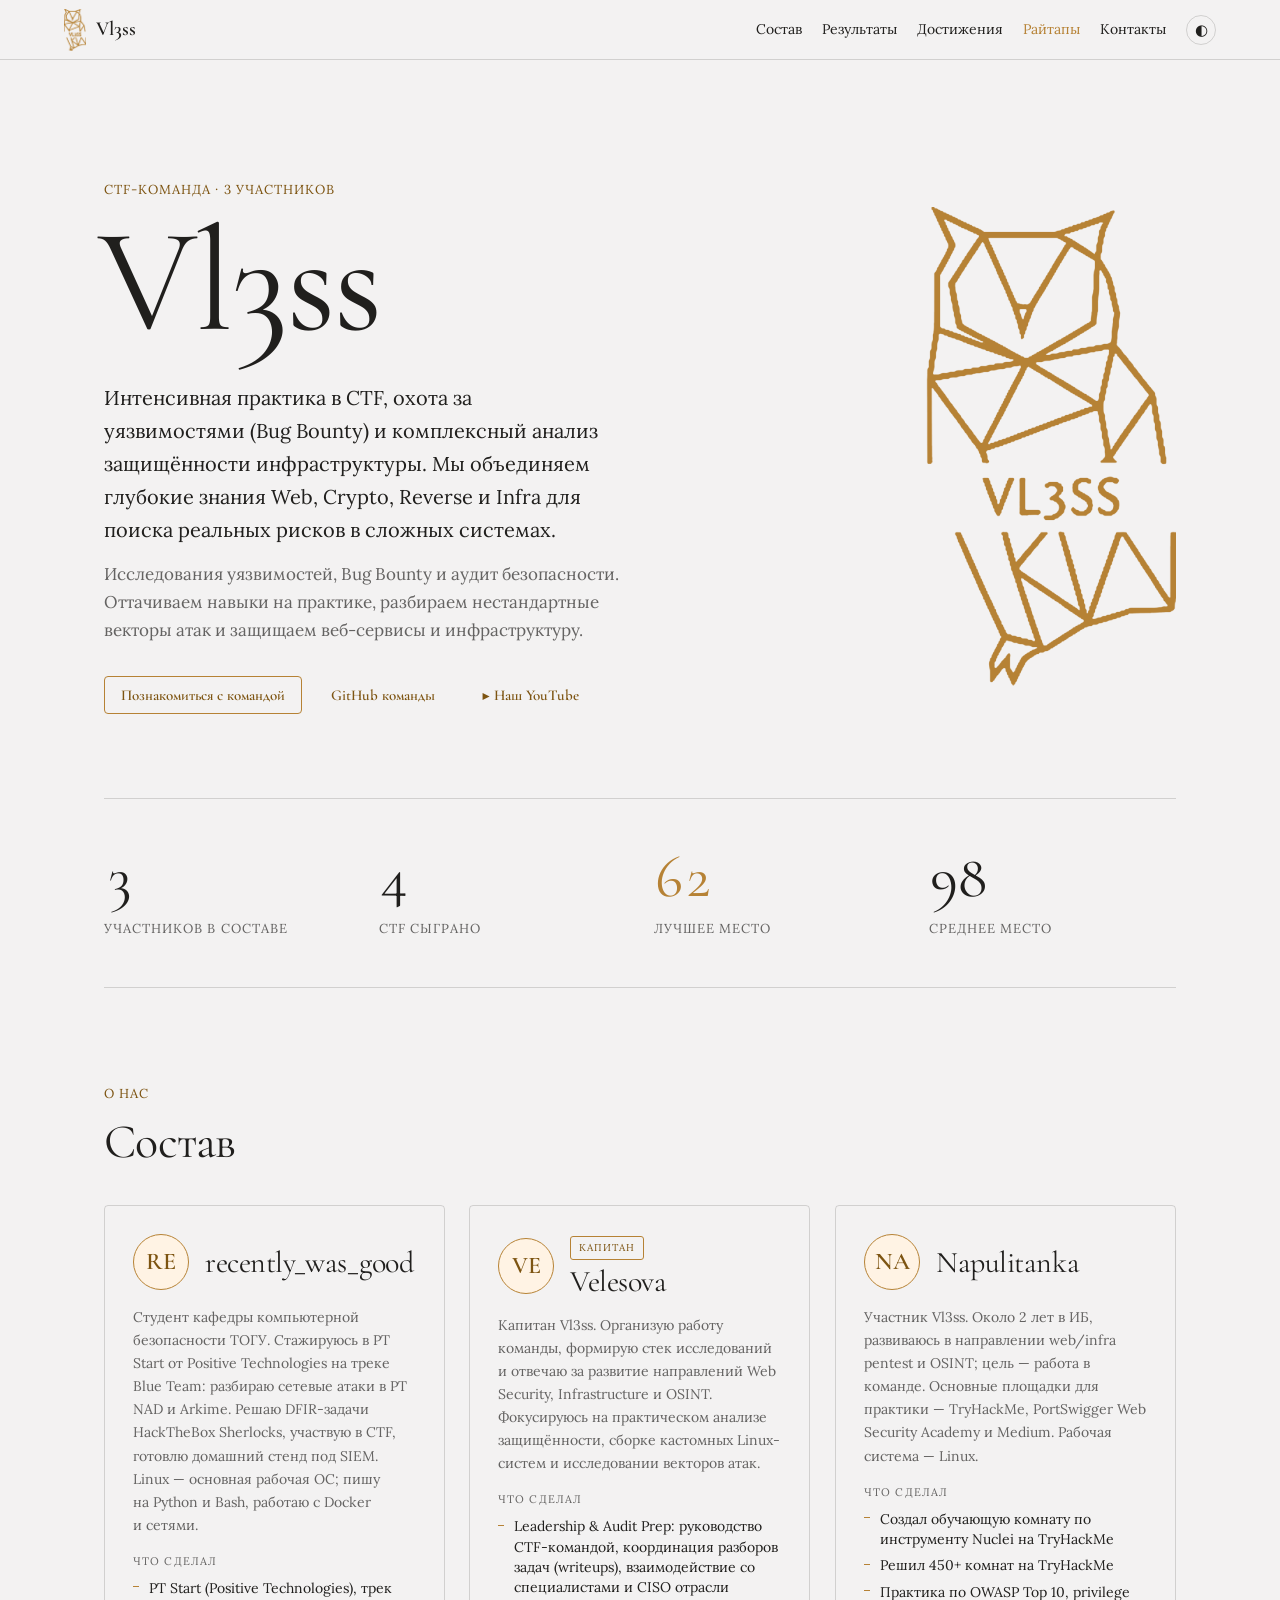
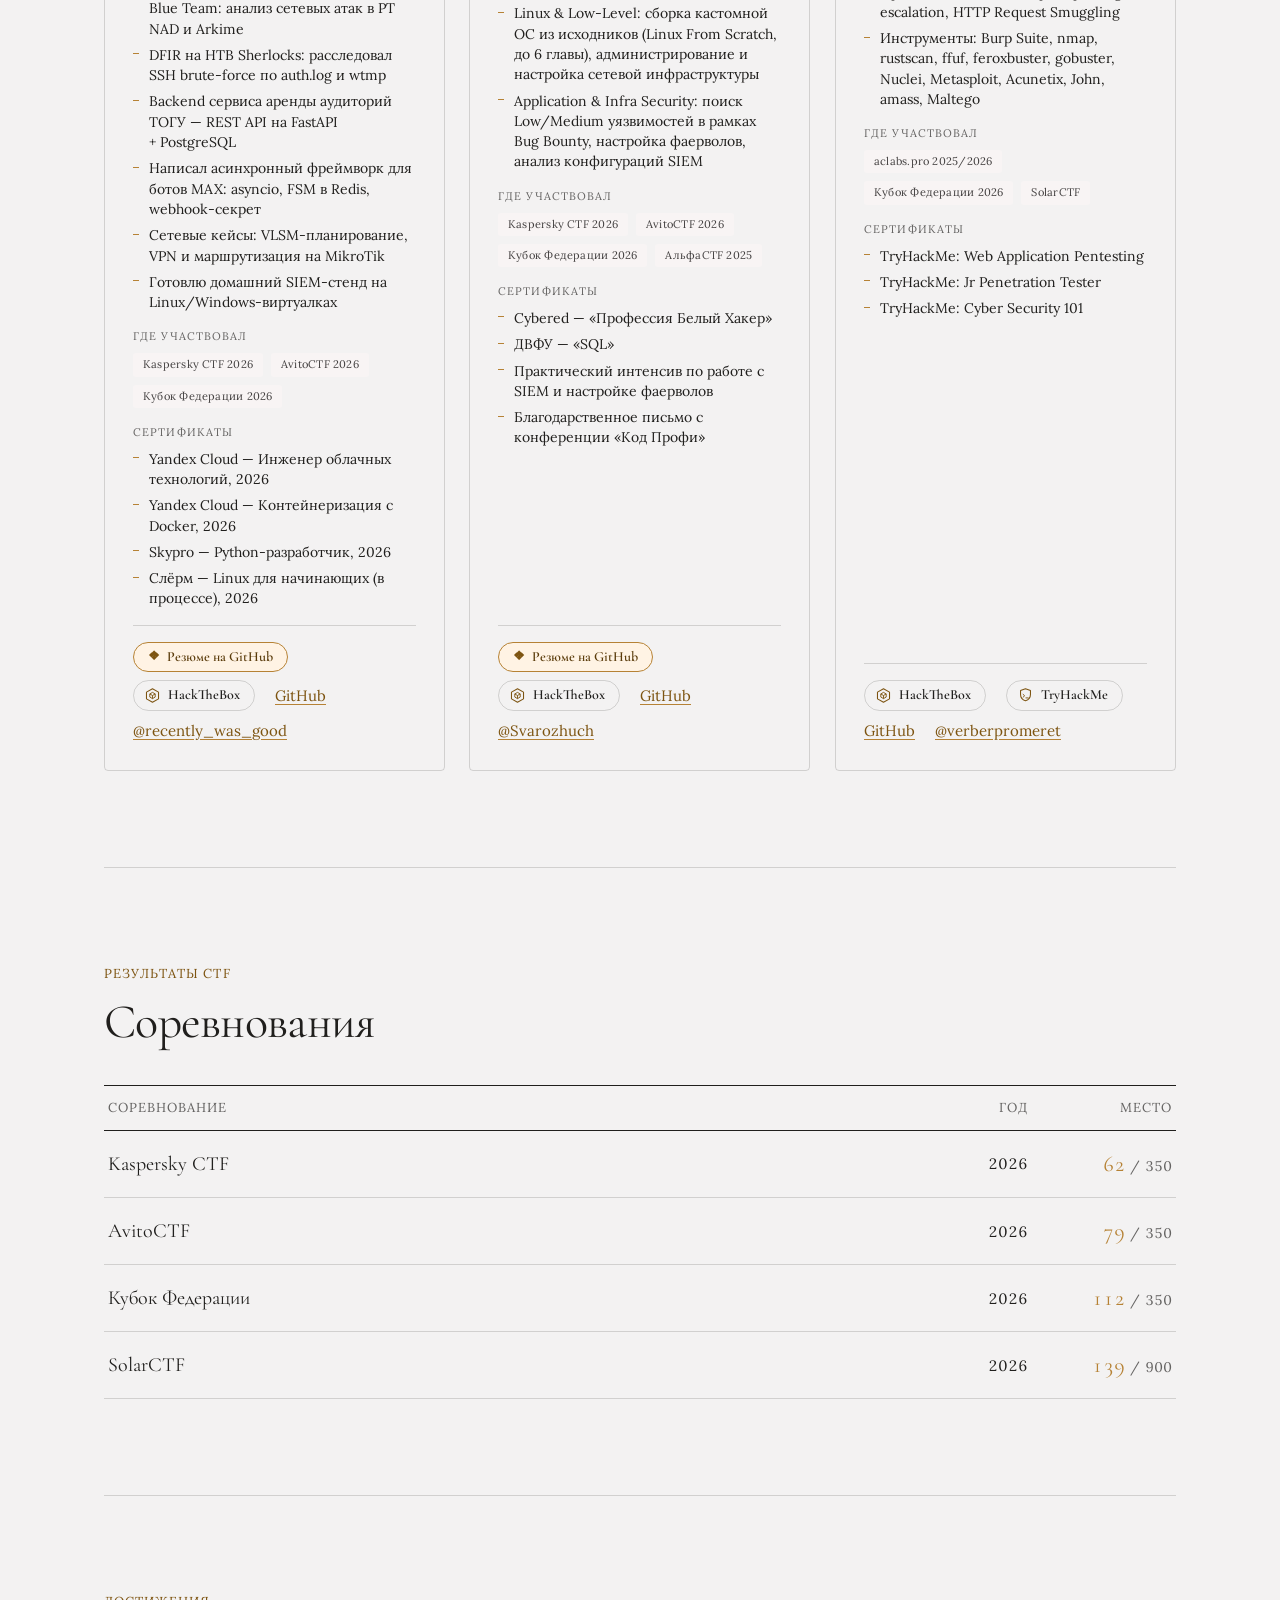
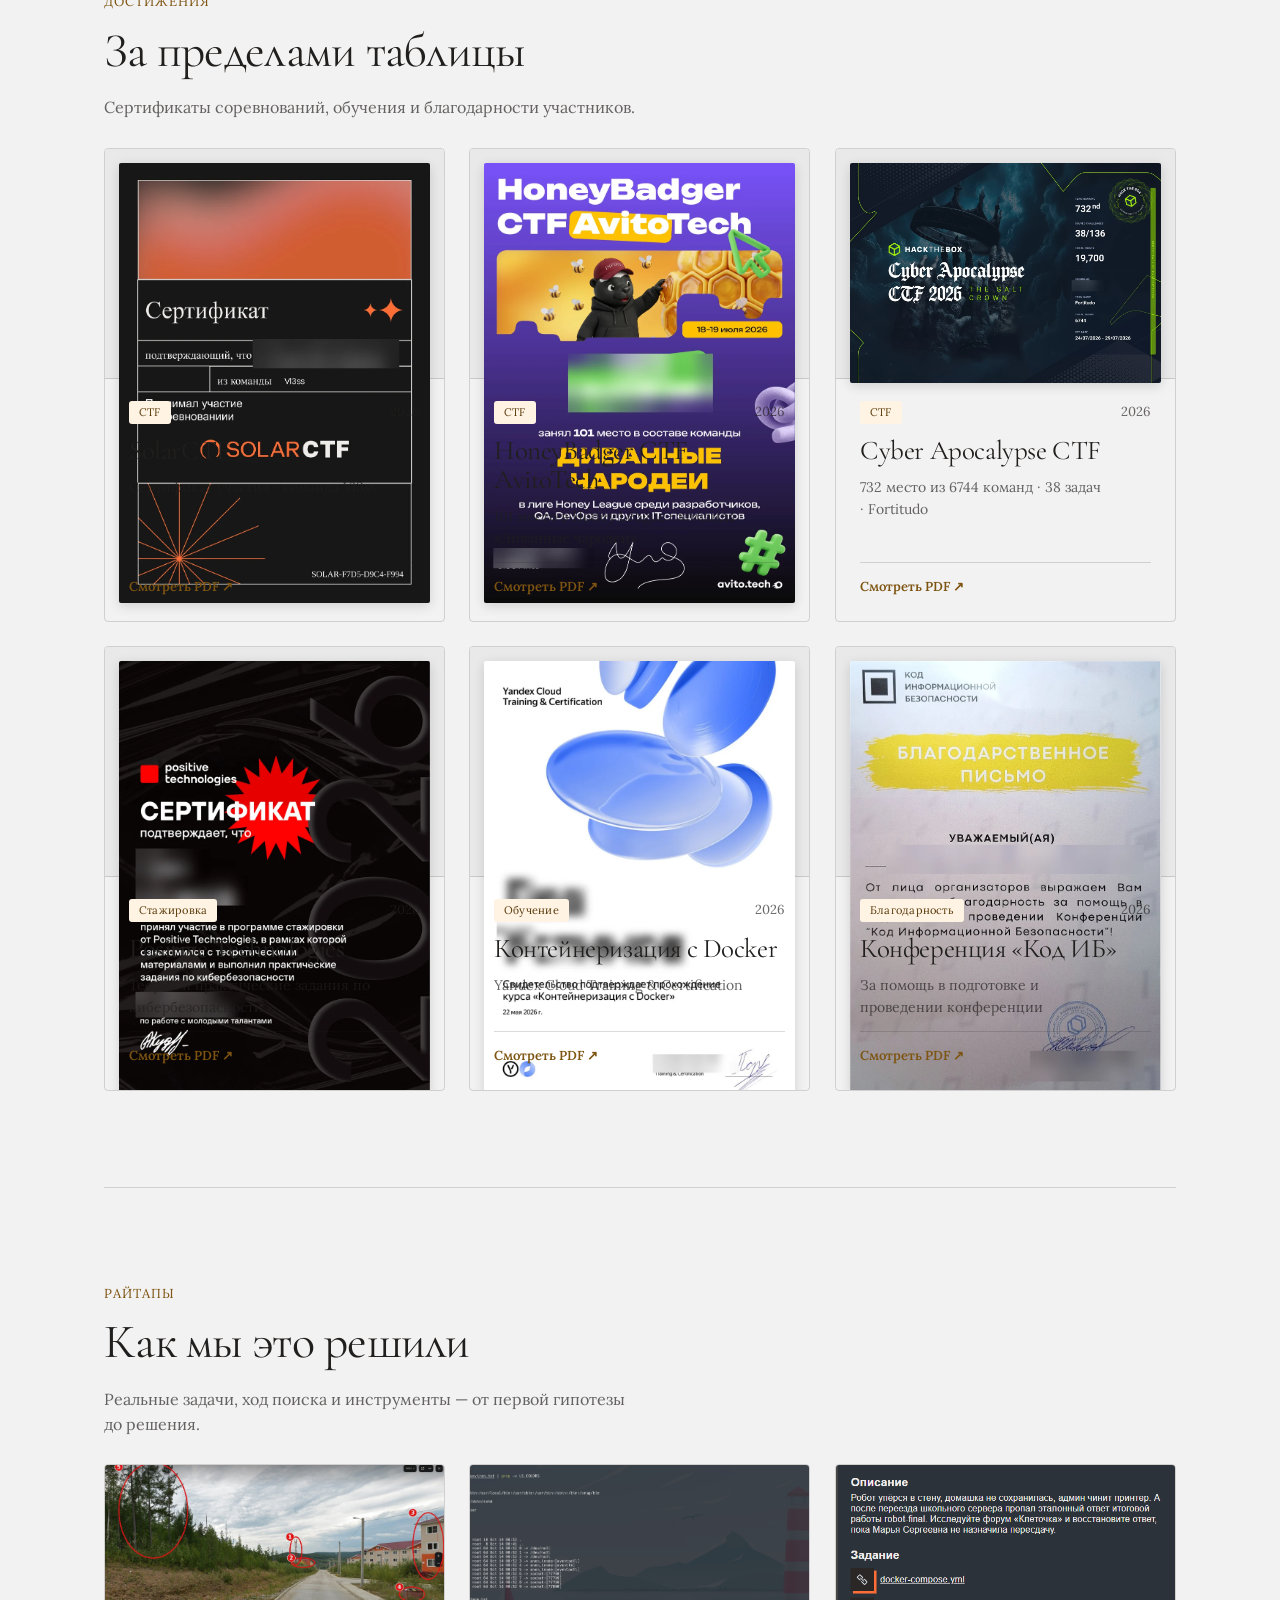
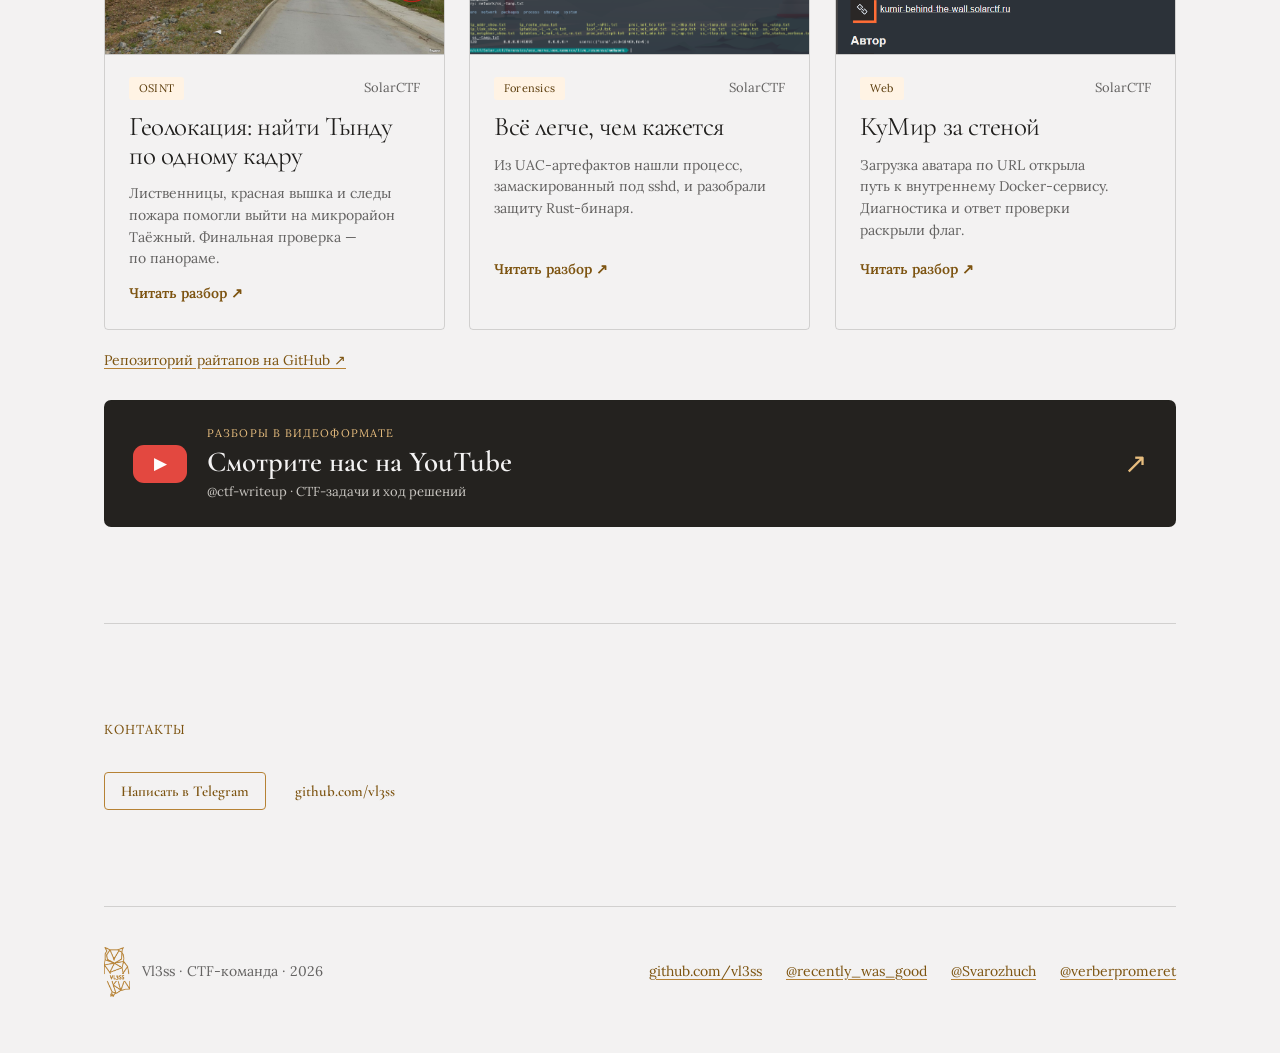
==== commit 47db2453: "Добавление вне" ====
--- a/docs/index.html
+++ b/docs/index.html
@@ -80,6 +80,7 @@
   <section id="achievements" class="section">
     <span class="eyebrow reveal">Достижения</span>
     <h2 class="reveal">За пределами таблицы</h2>
+    <p class="ach-intro reveal">Сертификаты соревнований, обучения и благодарности участников.</p>
     <div class="ach-grid" id="achGrid"></div>
   </section>
 
--- a/docs/style.css
+++ b/docs/style.css
@@ -226,11 +226,26 @@
 .results .empty { padding: 28px 0; color: var(--color-muted); font-style: italic; }
 
 /* ---------- Достижения ---------- */
-.ach-grid { display: grid; gap: 0 40px; grid-template-columns: repeat(auto-fit, minmax(min(100%, 240px), 1fr)); margin-top: -16px; }
-.ach-col { padding: 24px 0; border-top: 1px solid var(--color-divider); }
-.ach-item { margin-top: 18px; }
-.ach-item p:first-child { font-family: var(--font-heading); font-size: 21px; line-height: 1.25; }
-.ach-item p + p { font-size: 14px; color: var(--color-muted); margin-top: 4px; }
+.ach-intro { max-width: 60ch; margin: -18px 0 28px; color: var(--color-muted); font-size: 16px; }
+.ach-grid { display: grid; gap: 24px; grid-template-columns: repeat(3, minmax(0, 1fr)); }
+.ach-card {
+  display: flex; flex-direction: column; overflow: hidden;
+  border: 1px solid var(--color-divider); border-radius: var(--radius-md);
+  color: var(--color-text); text-decoration: none;
+  transition: border-color .3s, box-shadow .3s, transform .3s cubic-bezier(.22,.61,.36,1);
+}
+.ach-card:hover { color: var(--color-text); border-color: var(--color-accent); box-shadow: var(--shadow-md); transform: translateY(-3px); }
+.ach-card:focus-visible { outline: 2px solid var(--color-accent); outline-offset: 3px; }
+.ach-preview { display: grid; place-items: center; height: 230px; padding: 14px; border-bottom: 1px solid var(--color-divider); background: var(--color-surface); }
+.ach-preview img { display: block; width: auto; height: auto; max-width: 100%; max-height: 100%; object-fit: contain; border-radius: 2px; box-shadow: 0 3px 12px color-mix(in srgb, #000 14%, transparent); }
+.ach-content { display: flex; flex: 1; flex-direction: column; gap: 12px; padding: 22px 24px 24px; }
+.ach-top { display: flex; align-items: center; justify-content: space-between; gap: 12px; color: var(--color-muted); font-size: 13px; }
+.ach-content h3 { font-size: 27px; line-height: 1.08; }
+.ach-detail { color: var(--color-muted); font-size: 14px; line-height: 1.55; }
+.ach-bottom { display: flex; flex-wrap: wrap; justify-content: space-between; gap: 8px 16px; margin-top: auto; padding-top: 14px; border-top: 1px solid var(--color-divider); font-size: 13px; }
+.ach-open { color: var(--color-accent-strong); font-weight: 600; white-space: nowrap; }
+@media (max-width: 900px) { .ach-grid { grid-template-columns: repeat(2, minmax(0, 1fr)); } }
+@media (max-width: 620px) { .ach-grid { grid-template-columns: 1fr; } }
 
 /* ---------- Райтапы ---------- */
 .writeups-intro { max-width: 62ch; margin: -18px 0 28px; color: var(--color-muted); font-size: 16px; }
@@ -313,7 +328,7 @@
 @media (prefers-reduced-motion: reduce) {
   html { scroll-behavior: auto; }
   .reveal { opacity: 1; transform: none; transition: none; transition-delay: 0s !important; }
-  .card:hover, .card:active { transform: none; }
+  .card:hover, .card:active, .ach-card:hover { transform: none; }
   .theme-toggle:hover { transform: none; }
 }
 
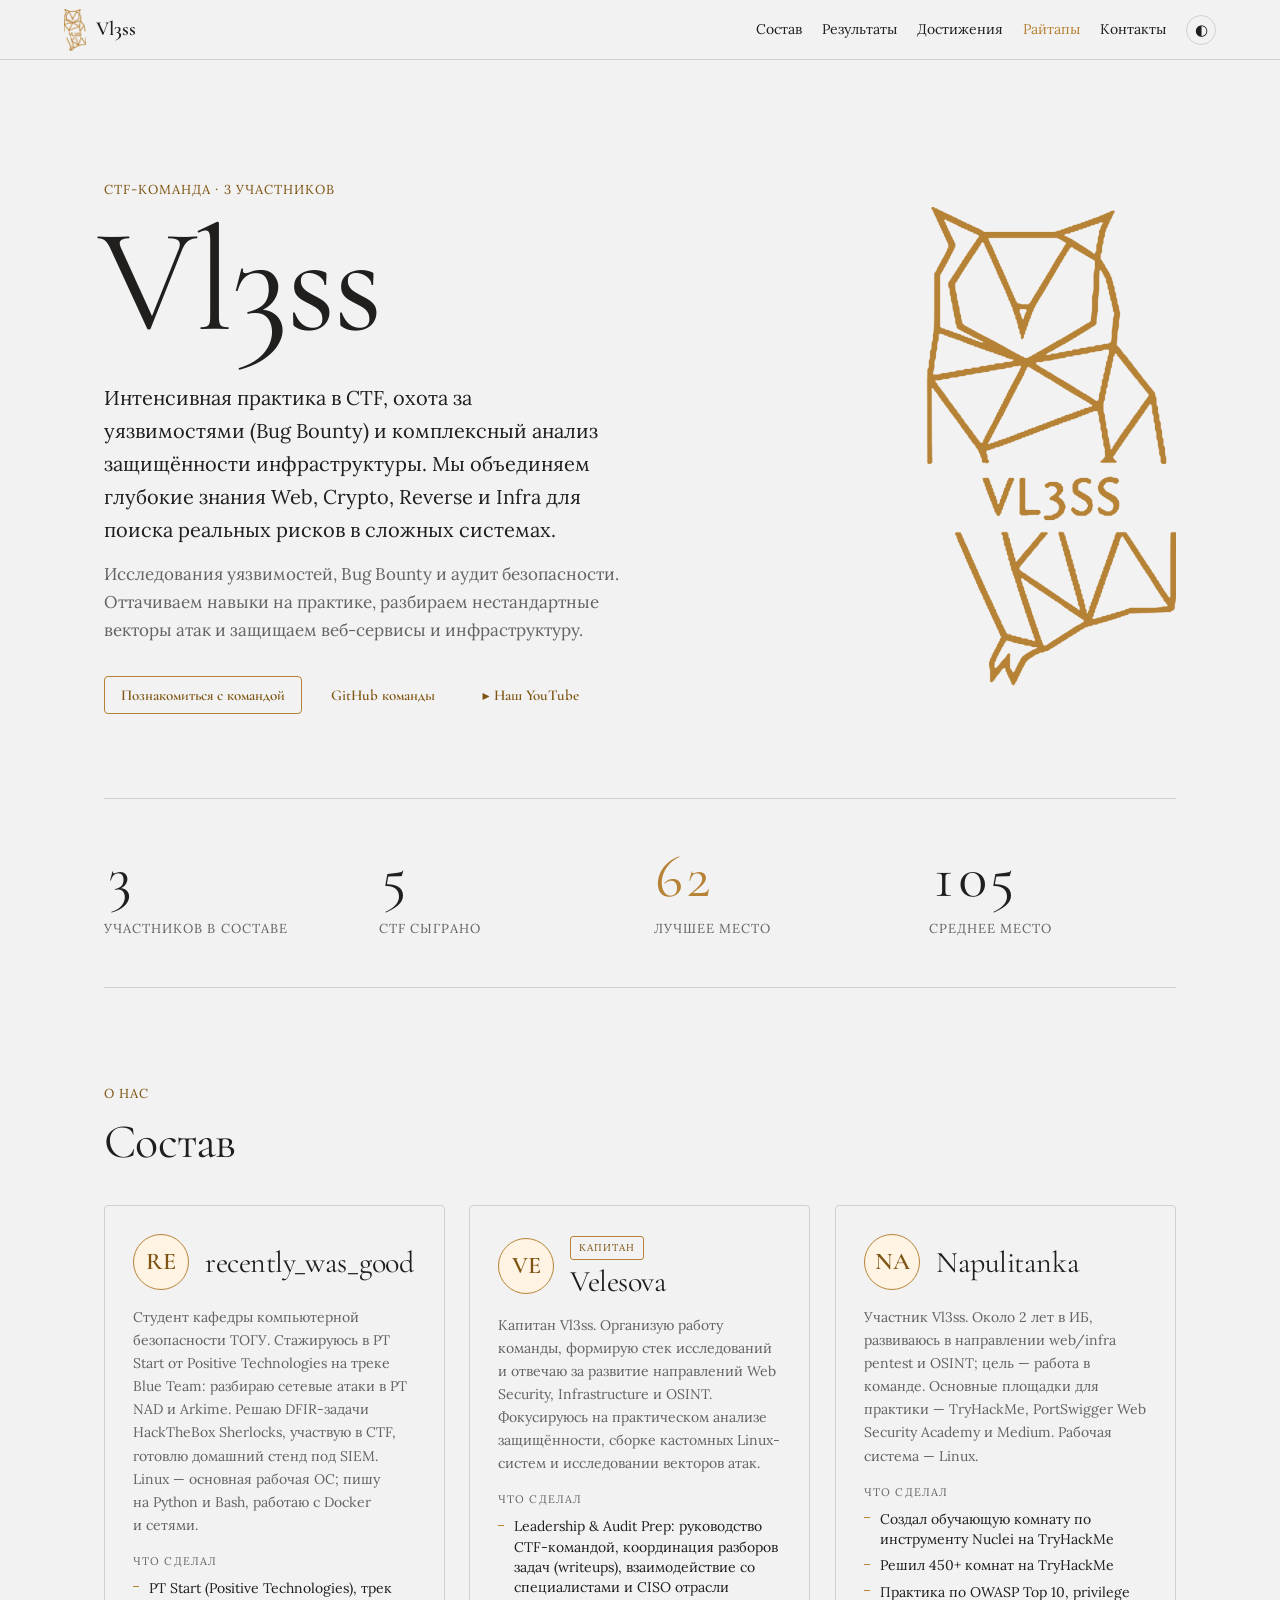
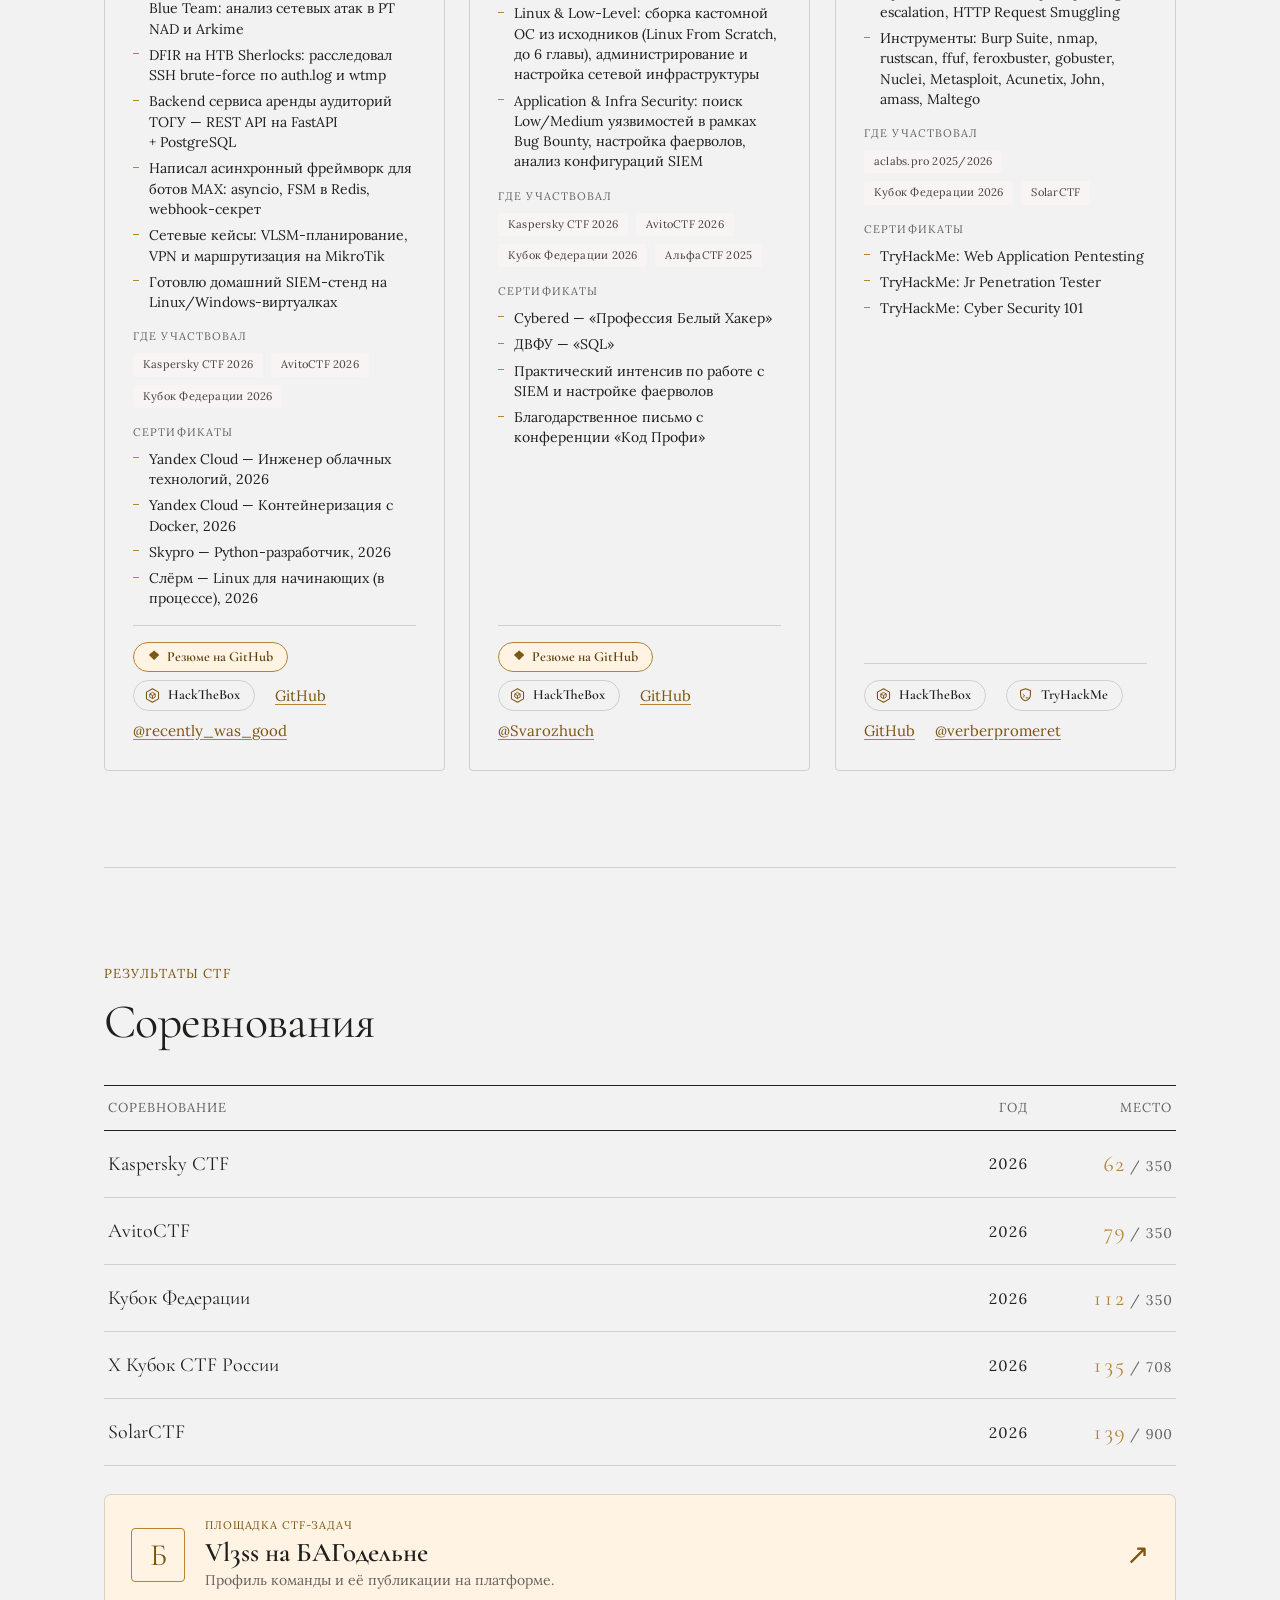
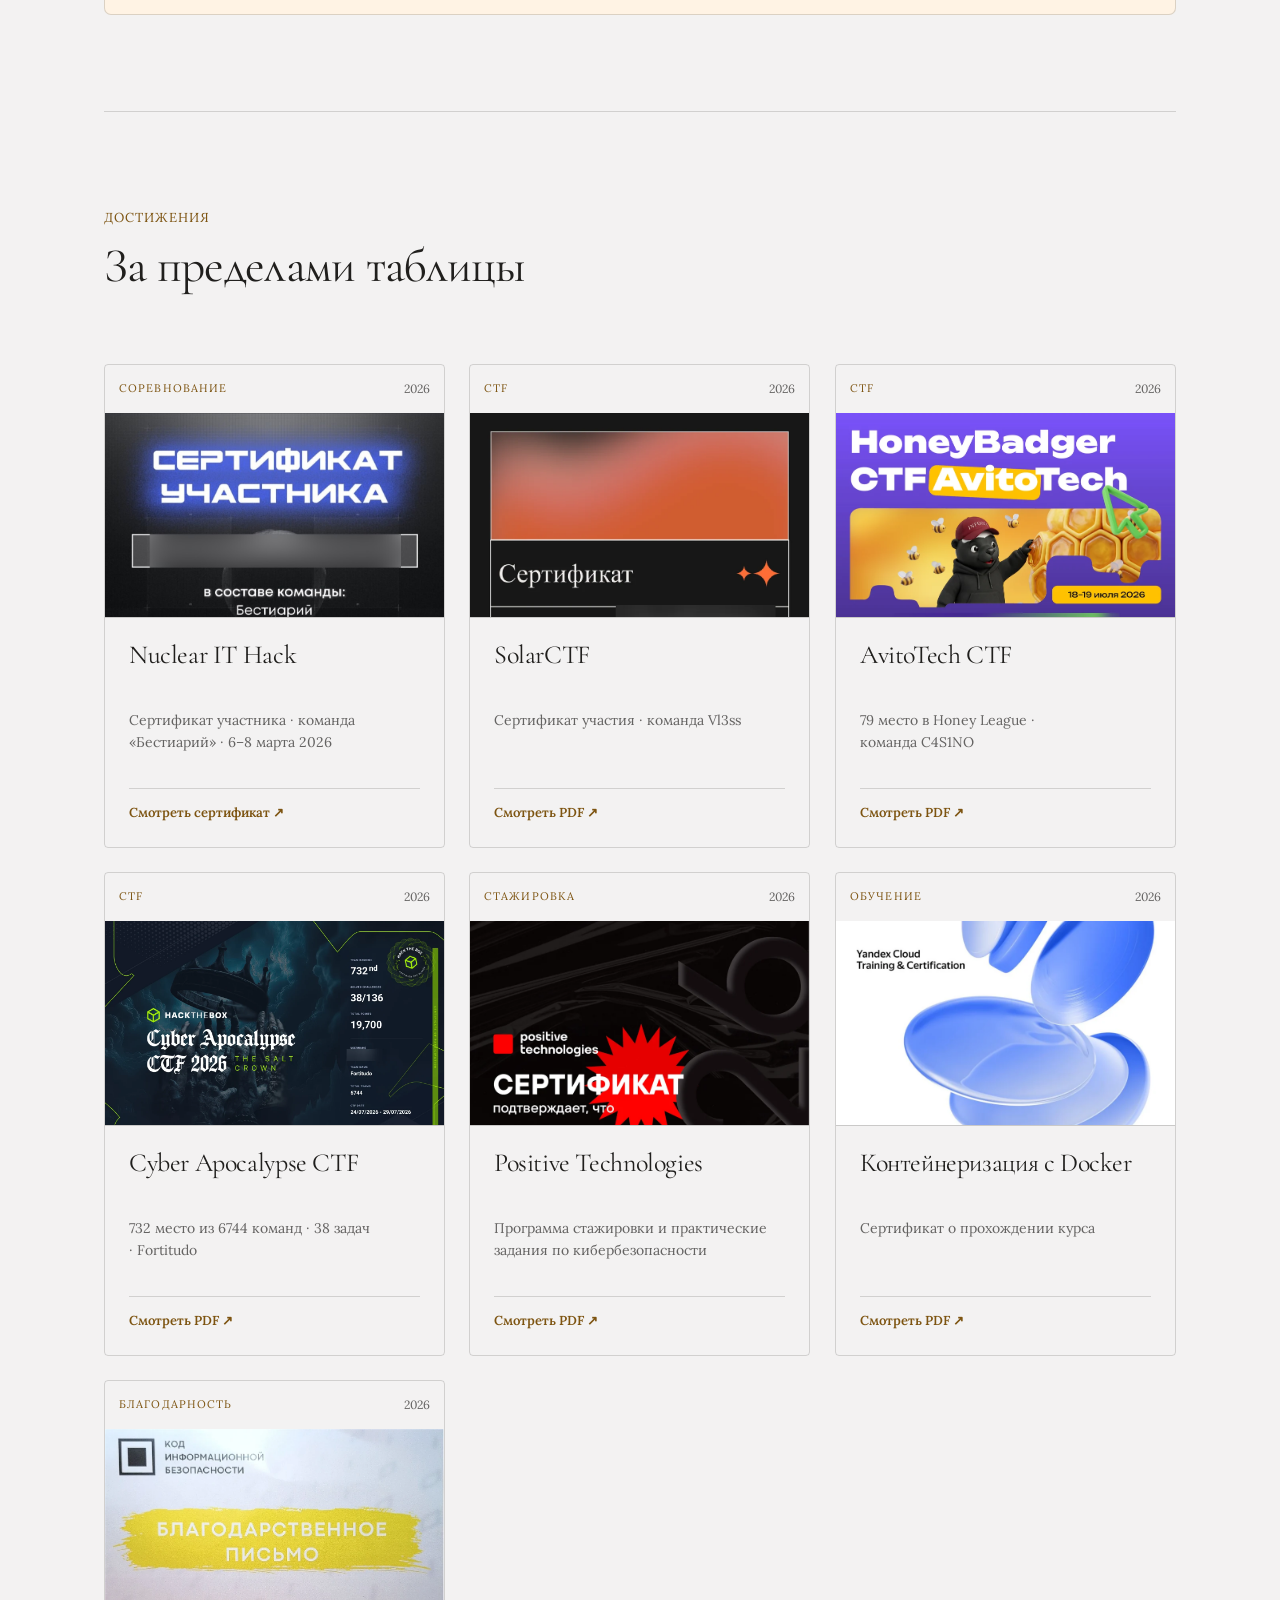
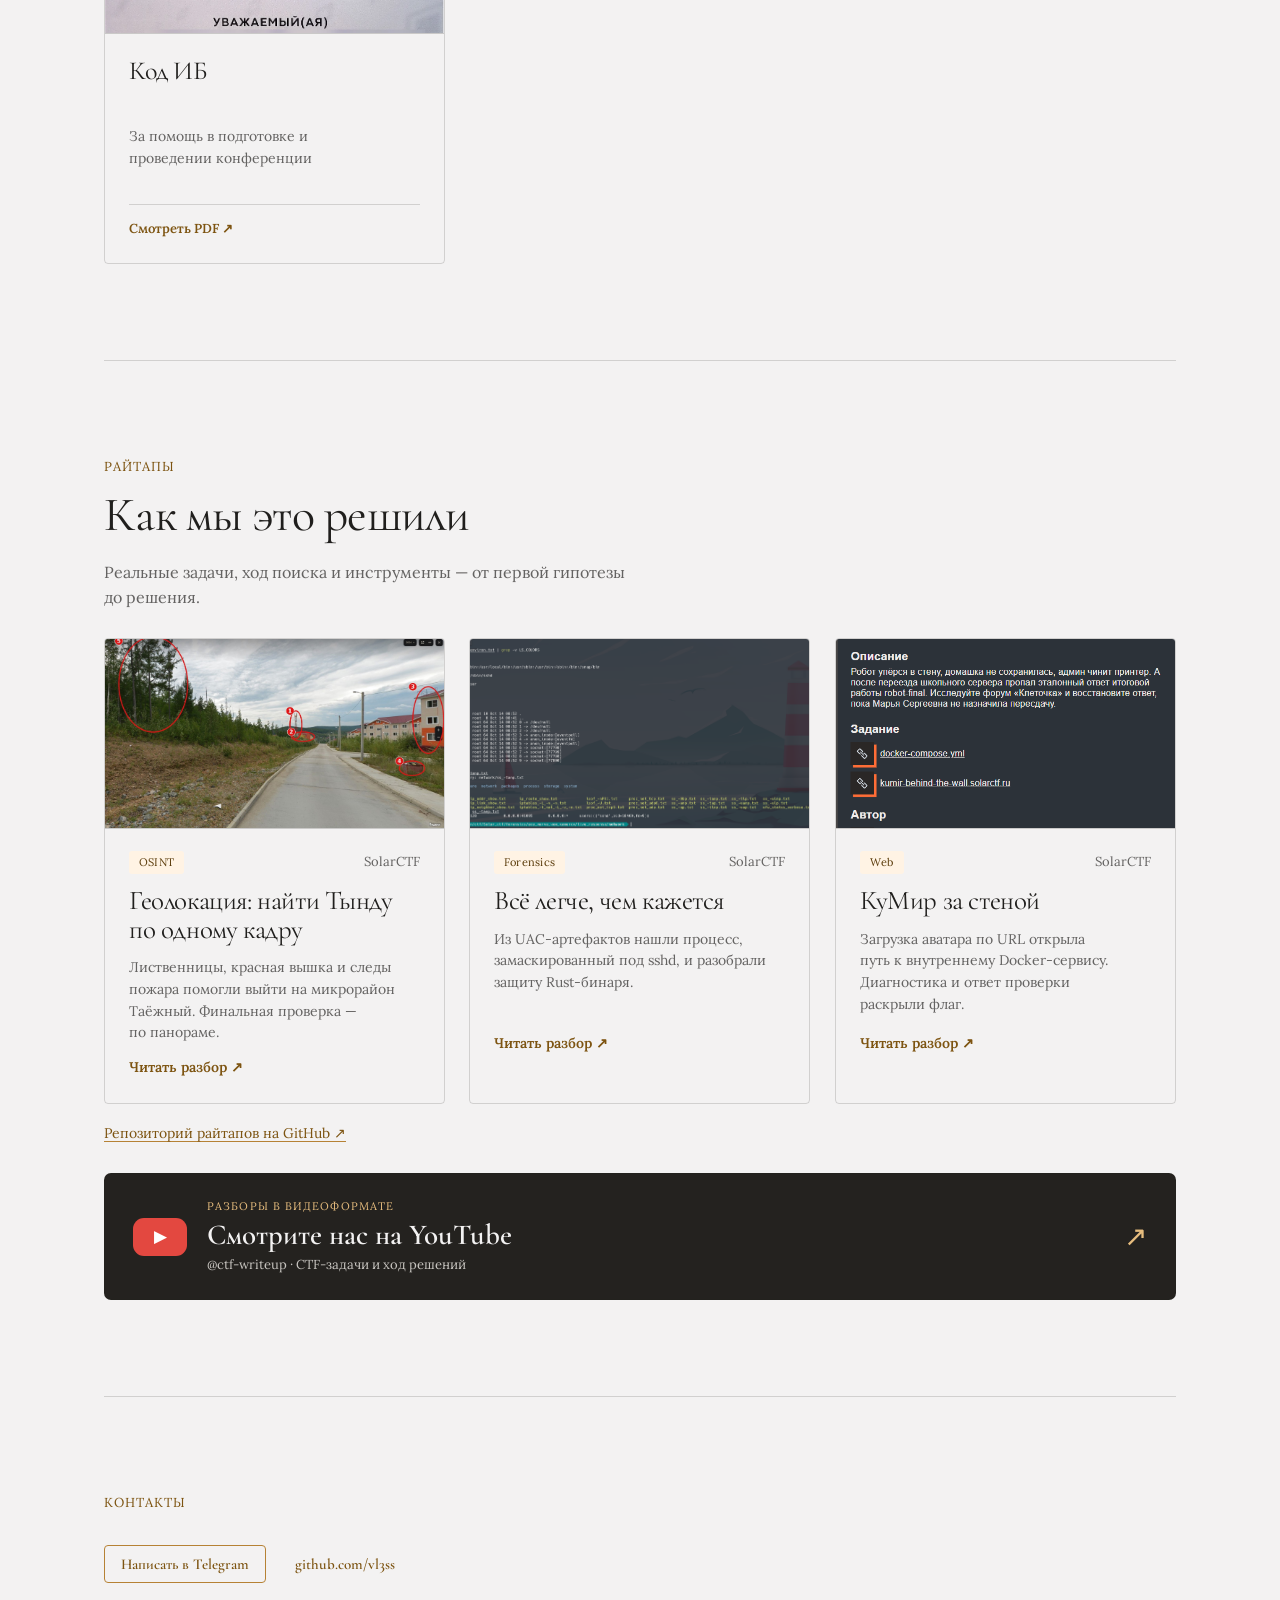
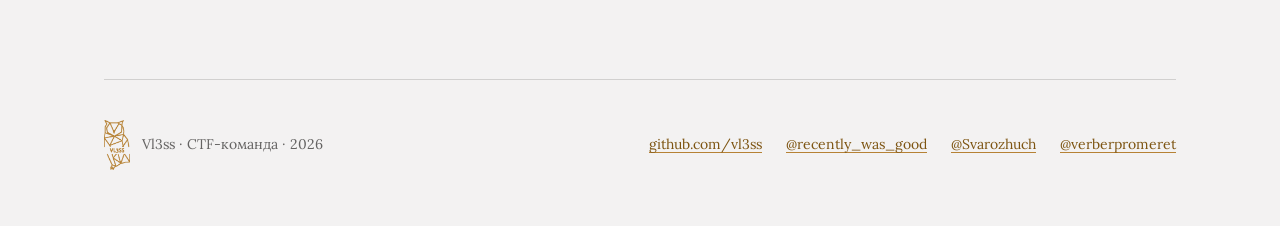
==== commit 461e8862: "Add Vl3ss Bug Makers profile link" ====
--- a/docs/index.html
+++ b/docs/index.html
@@ -73,6 +73,15 @@
     <div class="table-wrap">
       <div class="results" role="table" id="resultsTable"></div>
     </div>
+    <a class="platform-card" href="https://bug-makers.ru/tasks/players/100216" target="_blank" rel="noopener noreferrer" aria-label="Открыть профиль команды Vl3ss на БАГодельне">
+      <span class="platform-card-mark" aria-hidden="true">Б</span>
+      <span class="platform-card-copy">
+        <span class="eyebrow">Площадка CTF-задач</span>
+        <strong>Vl3ss на БАГодельне</strong>
+        <span>Профиль команды и её публикации на платформе.</span>
+      </span>
+      <span class="platform-card-arrow" aria-hidden="true">↗</span>
+    </a>
   </section>
 
   <hr class="hr">
--- a/docs/style.css
+++ b/docs/style.css
@@ -225,6 +225,32 @@
 .results .place-total { color: var(--color-muted); font-size: 14px; }
 .results .empty { padding: 28px 0; color: var(--color-muted); font-style: italic; }
 
+.platform-card {
+  display: flex; align-items: center; gap: 20px;
+  margin-top: 28px; padding: 22px 26px;
+  border: 1px solid var(--color-divider); border-radius: var(--radius-lg);
+  background: var(--color-accent-soft); color: var(--color-text); text-decoration: none;
+  transition: border-color .2s, box-shadow .2s, transform .2s;
+}
+.platform-card:hover { color: var(--color-text); border-color: var(--color-accent); box-shadow: var(--shadow-md); transform: translateY(-2px); }
+.platform-card:focus-visible { outline: 2px solid var(--color-accent); outline-offset: 3px; }
+.platform-card-mark {
+  flex: none; display: grid; place-items: center;
+  width: 54px; height: 54px; border: 1px solid var(--color-accent); border-radius: var(--radius-md);
+  color: var(--color-accent-strong); font-family: var(--font-heading); font-size: 31px;
+}
+.platform-card-copy { display: grid; gap: 3px; min-width: 0; }
+.platform-card-copy .eyebrow { margin: 0; font-size: 11px; }
+.platform-card-copy strong { font-family: var(--font-heading); font-size: 27px; font-weight: 600; line-height: 1.1; }
+.platform-card-copy > span:last-child { color: var(--color-muted); font-size: 14px; }
+.platform-card-arrow { margin-left: auto; color: var(--color-accent-strong); font-size: 28px; }
+@media (max-width: 480px) {
+  .platform-card { gap: 14px; padding: 18px; }
+  .platform-card-mark { width: 42px; height: 42px; font-size: 24px; }
+  .platform-card-copy strong { font-size: 23px; }
+  .platform-card-arrow { display: none; }
+}
+
 /* ---------- Достижения ---------- */
 .ach-intro { max-width: 60ch; margin: -18px 0 28px; color: var(--color-muted); font-size: 16px; }
 .ach-grid { display: grid; gap: 24px; grid-template-columns: repeat(3, minmax(0, 1fr)); }
@@ -236,16 +262,21 @@
 }
 .ach-card:hover { color: var(--color-text); border-color: var(--color-accent); box-shadow: var(--shadow-md); transform: translateY(-3px); }
 .ach-card:focus-visible { outline: 2px solid var(--color-accent); outline-offset: 3px; }
-.ach-preview { display: grid; place-items: center; height: 230px; padding: 14px; border-bottom: 1px solid var(--color-divider); background: var(--color-surface); }
-.ach-preview img { display: block; width: auto; height: auto; max-width: 100%; max-height: 100%; object-fit: contain; border-radius: 2px; box-shadow: 0 3px 12px color-mix(in srgb, #000 14%, transparent); }
-.ach-content { display: flex; flex: 1; flex-direction: column; gap: 12px; padding: 22px 24px 24px; }
-.ach-top { display: flex; align-items: center; justify-content: space-between; gap: 12px; color: var(--color-muted); font-size: 13px; }
-.ach-content h3 { font-size: 27px; line-height: 1.08; }
+.ach-preview { height: 205px; overflow: hidden; border-bottom: 1px solid var(--color-divider); background: var(--color-surface); }
+.ach-preview img { display: block; width: 100%; height: 100%; object-fit: cover; object-position: center top; }
+.ach-content { display: grid; flex: 1; grid-template-rows: minmax(58px, auto) minmax(66px, auto) auto; gap: 12px; padding: 22px 24px 24px; }
+.ach-top { display: flex; align-items: center; justify-content: space-between; gap: 12px; min-height: 48px; padding: 10px 14px; font-size: 12px; }
+.ach-top span:last-child { color: var(--color-muted); }
+.ach-kind { color: var(--color-accent-strong); font-size: 11px; letter-spacing: .1em; text-transform: uppercase; }
+.ach-content h3 { font-size: 26px; line-height: 1.12; overflow-wrap: anywhere; }
 .ach-detail { color: var(--color-muted); font-size: 14px; line-height: 1.55; }
-.ach-bottom { display: flex; flex-wrap: wrap; justify-content: space-between; gap: 8px 16px; margin-top: auto; padding-top: 14px; border-top: 1px solid var(--color-divider); font-size: 13px; }
+.ach-bottom { align-self: end; padding-top: 14px; border-top: 1px solid var(--color-divider); font-size: 13px; }
 .ach-open { color: var(--color-accent-strong); font-weight: 600; white-space: nowrap; }
 @media (max-width: 900px) { .ach-grid { grid-template-columns: repeat(2, minmax(0, 1fr)); } }
-@media (max-width: 620px) { .ach-grid { grid-template-columns: 1fr; } }
+@media (max-width: 620px) {
+  .ach-grid { grid-template-columns: 1fr; }
+  .ach-content { grid-template-rows: none; }
+}
 
 /* ---------- Райтапы ---------- */
 .writeups-intro { max-width: 62ch; margin: -18px 0 28px; color: var(--color-muted); font-size: 16px; }
@@ -328,7 +359,7 @@
 @media (prefers-reduced-motion: reduce) {
   html { scroll-behavior: auto; }
   .reveal { opacity: 1; transform: none; transition: none; transition-delay: 0s !important; }
-  .card:hover, .card:active, .ach-card:hover { transform: none; }
+  .card:hover, .card:active, .ach-card:hover, .platform-card:hover { transform: none; }
   .theme-toggle:hover { transform: none; }
 }
 
